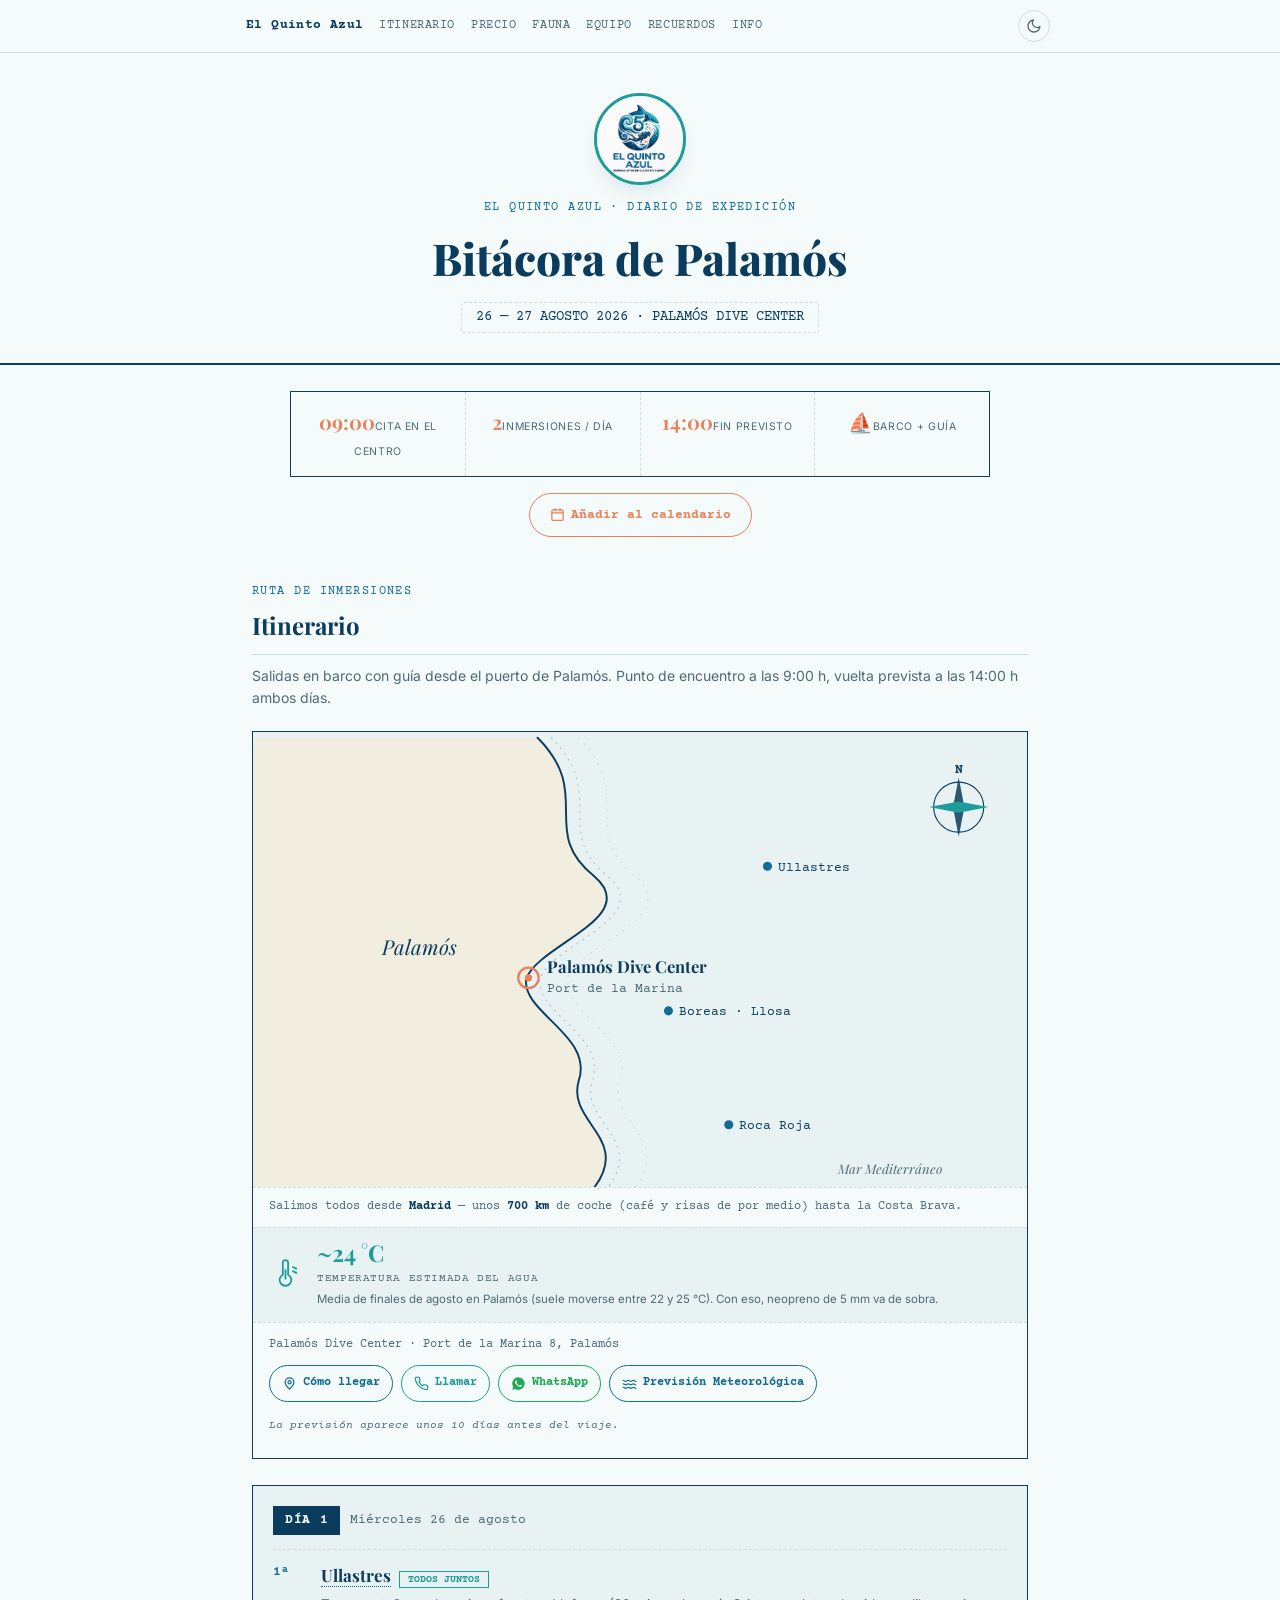
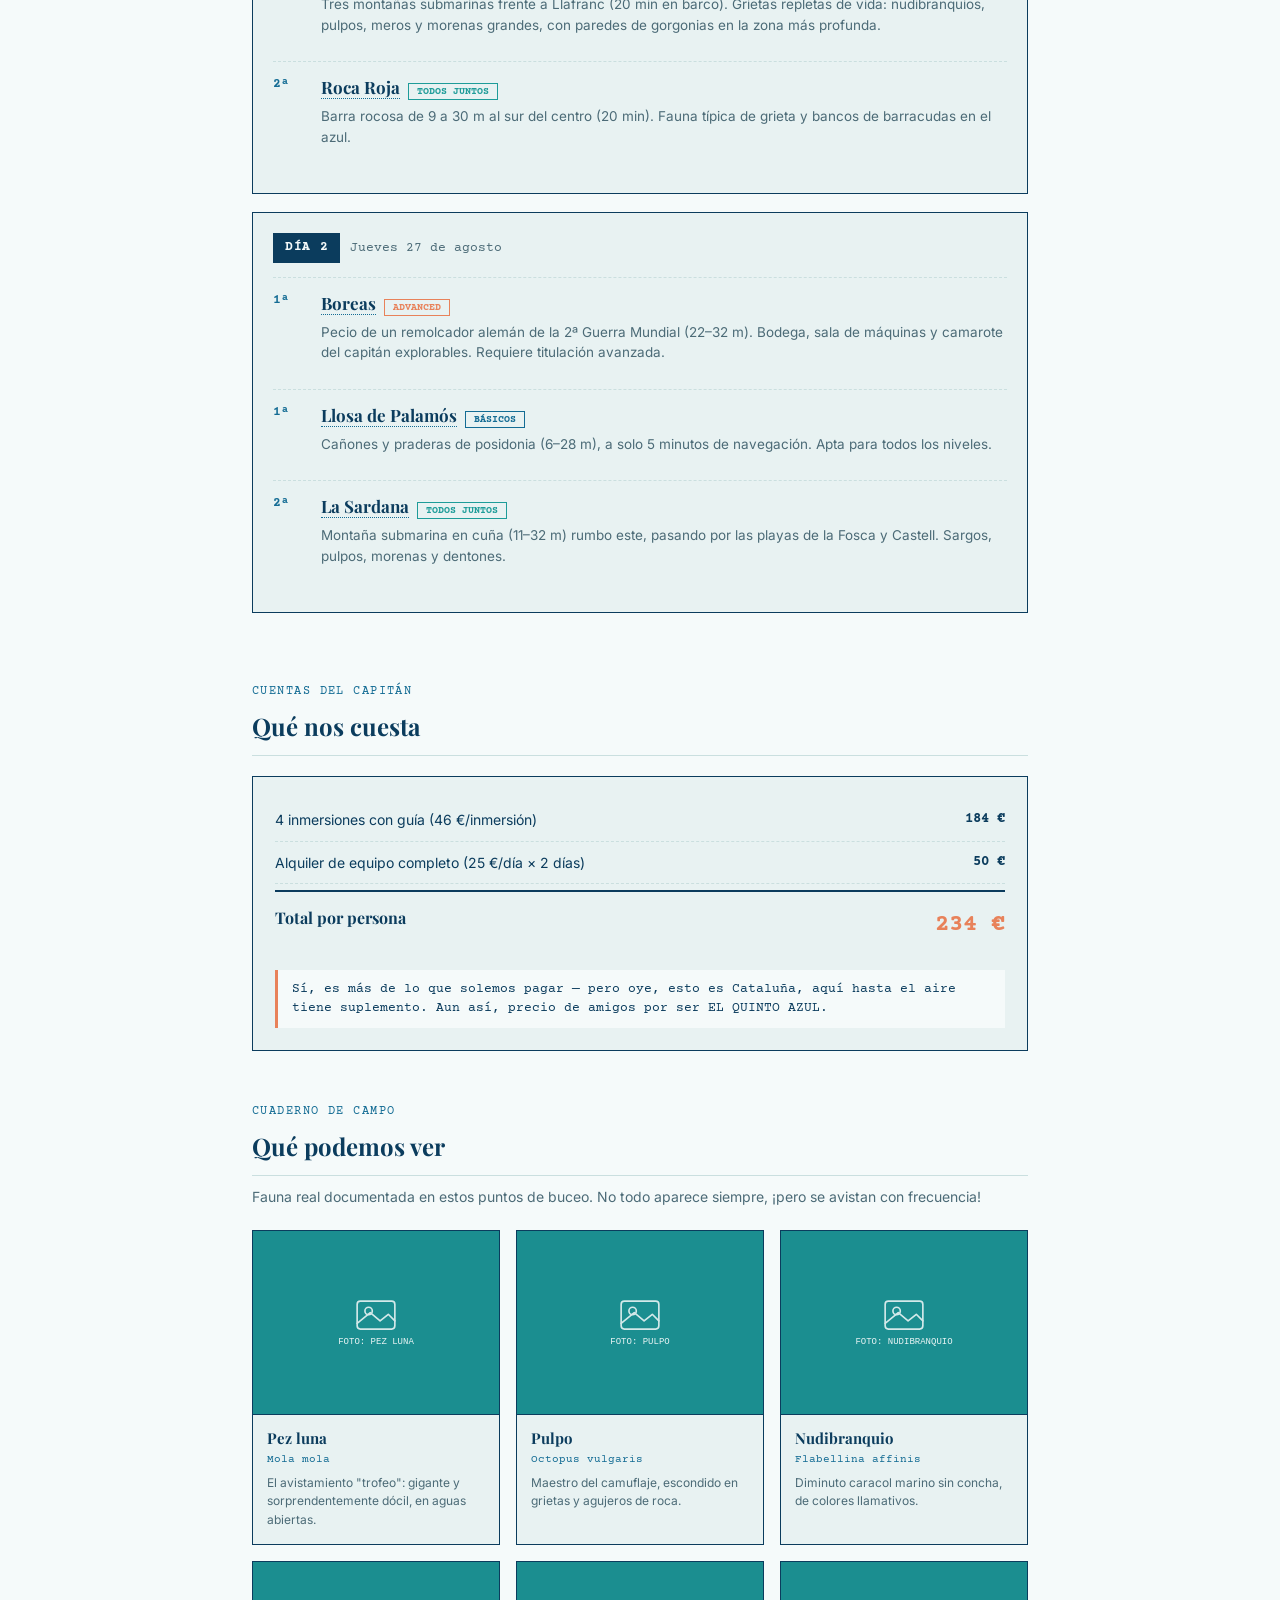
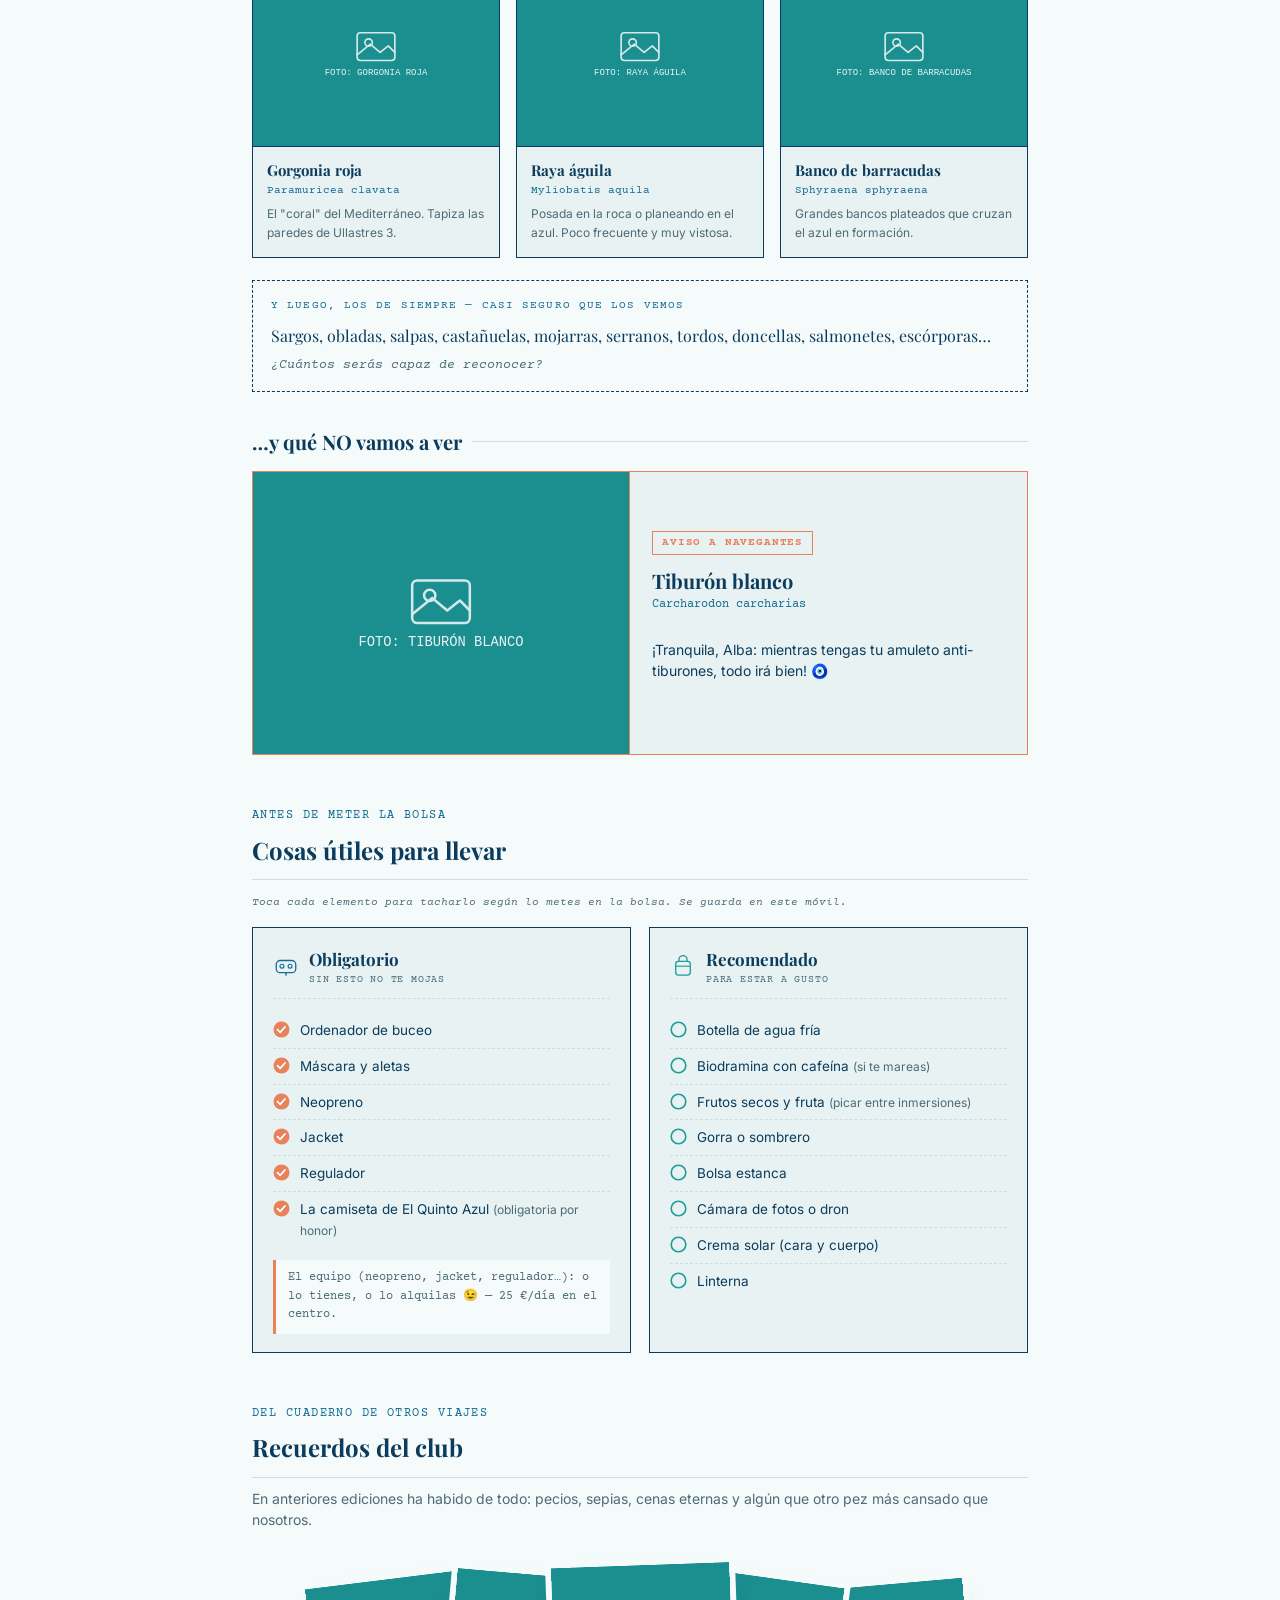
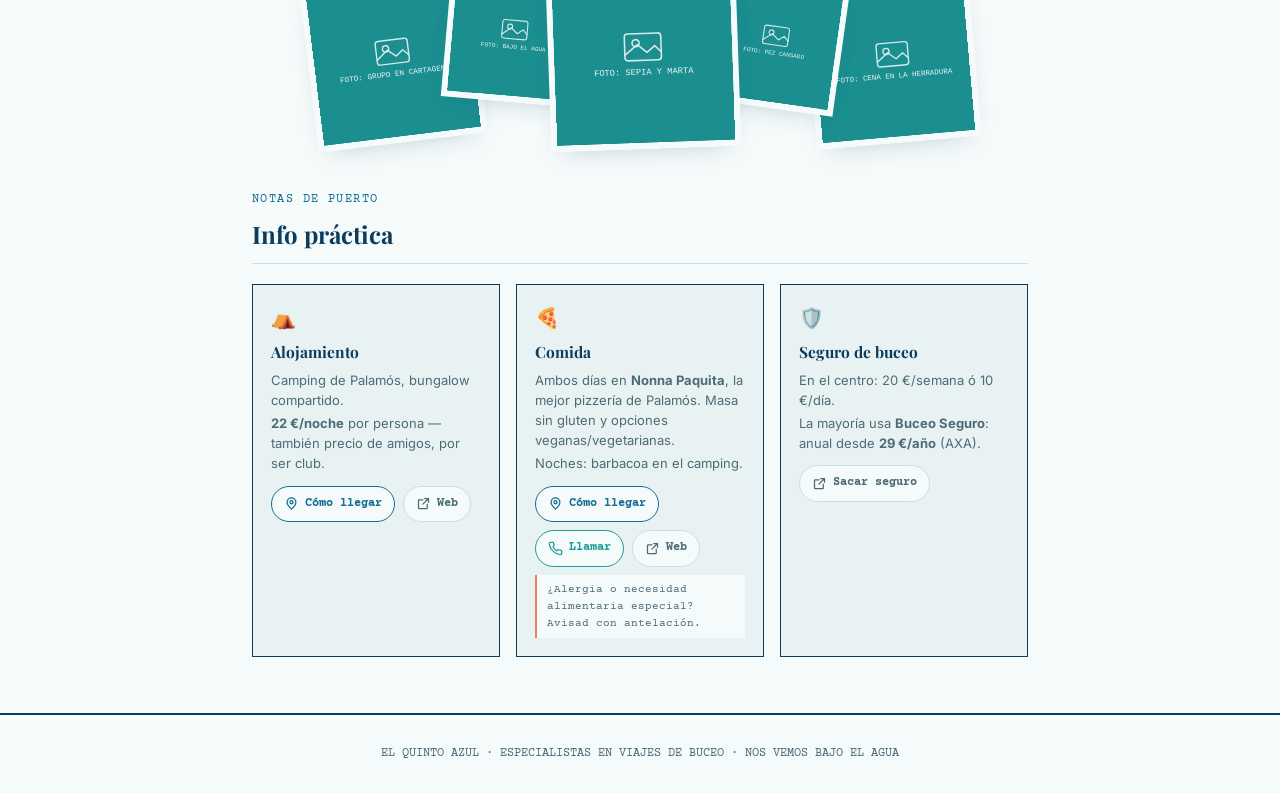
==== viajes/2026-08-palamos/index.html @ 4f0af2fb "Add files via upload Primer viaje con documentación" ====
<!DOCTYPE html>
<html lang="es">
<head>
<meta charset="UTF-8">
<meta name="viewport" content="width=device-width, initial-scale=1.0">
<title>El Quinto Azul — Bitácora de Palamós</title>
<link rel="preconnect" href="https://fonts.googleapis.com">
<link rel="preconnect" href="https://fonts.gstatic.com" crossorigin>
<link href="https://fonts.googleapis.com/css2?family=Playfair+Display:wght@600;700;800&family=Courier+Prime:wght@400;700&family=Inter:wght@400;500;600&display=swap" rel="stylesheet">
<link rel="stylesheet" href="../../assets/marca.css">
<script>
(function(){try{var t=localStorage.getItem('eqa-theme');
if(!t){t=window.matchMedia&&window.matchMedia('(prefers-color-scheme: dark)').matches?'dark':'light';}
document.documentElement.setAttribute('data-theme',t);}catch(e){}})();
</script>
</head>
<body>
<nav class="topnav"><div class="topnav-inner"><div class="nav-scroll"><span class="tn-brand">El Quinto Azul</span><a href="#itinerario">Itinerario</a><a href="#precio">Precio</a><a href="#fauna">Fauna</a><a href="#equipo">Equipo</a><a href="#collage">Recuerdos</a><a href="#practica">Info</a></div><span class="nav-fade"></span><button class="theme-toggle" id="themeToggle" type="button" aria-label="Cambiar modo claro/oscuro" title="Modo claro / oscuro"><svg class="i-moon" viewBox="0 0 24 24" fill="none" stroke="currentColor" stroke-width="2" stroke-linecap="round" stroke-linejoin="round"><path d="M21 12.8A9 9 0 1 1 11.2 3a7 7 0 0 0 9.8 9.8z"/></svg><svg class="i-sun" viewBox="0 0 24 24" fill="none" stroke="currentColor" stroke-width="2" stroke-linecap="round" stroke-linejoin="round"><circle cx="12" cy="12" r="4.2"/><path d="M12 2v2.5M12 19.5V22M4.2 4.2l1.8 1.8M18 18l1.8 1.8M2 12h2.5M19.5 12H22M4.2 19.8L6 18M18 6l1.8-1.8"/></svg></button></div></nav>


<header>
  <div class="logo-sello"><img src="../../assets/logo.jpeg" alt="El Quinto Azul"></div>
  <div class="eyebrow-mono">El Quinto Azul · Diario de expedición</div>
  <h1>Bitácora de Palamós</h1>
  <div class="fecha-bitacora">26 — 27 AGOSTO 2026 · PALAMÓS DIVE CENTER</div>
</header>

<div class="wrap">
  <div class="quickfacts">
    <div class="qf-item"><span class="qf-num">09:00</span><span class="qf-label">Cita en el centro</span></div>
    <div class="qf-item"><span class="qf-num">2</span><span class="qf-label">Inmersiones / día</span></div>
    <div class="qf-item"><span class="qf-num">14:00</span><span class="qf-label">Fin previsto</span></div>
    <div class="qf-item"><span class="qf-num">⛵</span><span class="qf-label">Barco + guía</span></div>
  </div>
  <div class="cal-cta"><a class="btn btn-cal btn-big" href="https://calendar.google.com/calendar/render?action=TEMPLATE&text=Viaje%20de%20buceo%20en%20Palam%C3%B3s%20%C2%B7%20El%20Quinto%20Azul&dates=20260826/20260828&details=Cita%20a%20las%209%3A00%20h%20en%20Palam%C3%B3s%20Dive%20Center.%20Dos%20d%C3%ADas%2C%20cuatro%20inmersiones.%20%C2%A1Nos%20vemos%20bajo%20el%20agua!&location=Palam%C3%B3s%20Dive%20Center%2C%20Port%20de%20la%20Marina%208%2C%2017230%20Palam%C3%B3s" target="_blank" rel="noopener"><svg class="ic" viewBox="0 0 24 24" fill="none" stroke="currentColor" stroke-width="2" stroke-linecap="round" stroke-linejoin="round"><rect x="3" y="4.5" width="18" height="17" rx="2"/><path d="M3 9.5h18M8 2.5v4M16 2.5v4"/></svg> Añadir al calendario</a></div>

  <section id="itinerario">
    <div class="section-head"><div class="eyebrow-mono">Ruta de inmersiones</div><h2>Itinerario</h2></div>
    <p class="section-sub">Salidas en barco con guía desde el puerto de Palamós. Punto de encuentro a las 9:00 h, vuelta prevista a las 14:00 h ambos días.</p>

    <figure class="route-map">
      <svg viewBox="0 0 680 400" role="img" aria-label="Carta náutica de la costa de Palamós con el centro de buceo">
        <rect class="rm-sea" x="0" y="0" width="680" height="400" fill="#E8F2F2"/>
        <path d="M250 5 C300 55,250 87,300 127 C342 163,250 187,240 217 C236 247,300 267,286 307 C276 343,332 357,300 400 L0 400 L0 5 Z" class="rm-land" fill="#F1EEE0"/>
        <path d="M262 5 C312 55,262 87,312 127 C354 163,262 187,252 217 C248 247,312 267,298 307 C288 343,344 357,312 400" fill="none" stroke="#8FB4B4" stroke-width="1" stroke-dasharray="1 5" stroke-linecap="round" opacity="0.7"/>
        <path d="M286 5 C336 55,286 87,336 127 C378 163,286 187,276 217 C272 247,336 267,322 307 C312 343,368 357,336 400" fill="none" stroke="#AECDCD" stroke-width="1" stroke-dasharray="1 6" stroke-linecap="round" opacity="0.55"/>
        <path d="M250 5 C300 55,250 87,300 127 C342 163,250 187,240 217 C236 247,300 267,286 307 C276 343,332 357,300 400" fill="none" class="rm-coast" stroke="#0B3C5D" stroke-width="1.7" stroke-linecap="round"/>
        <circle cx="242" cy="216" r="9" fill="none" stroke="#E8825A" stroke-width="2"/>
        <circle cx="242" cy="216" r="3.2" fill="#E8825A"/>
        <text x="258" y="212" font-family="'Playfair Display',serif" class="rm-txt" font-size="14.5" fill="#0B3C5D" font-weight="700">Palamós Dive Center</text>
        <text x="258" y="228" font-family="'Courier Prime',monospace" class="rm-txt2" font-size="11" fill="#4C6B77">Port de la Marina</text>
        <text x="146" y="196" font-family="'Playfair Display',serif" class="rm-txt" font-size="18" fill="#0B3C5D" font-style="italic" text-anchor="middle">Palamós</text>
        <circle cx="365" cy="245" r="4" fill="#146C94"/>
        <text x="374" y="249" font-family="'Courier Prime',monospace" class="rm-txt" font-size="11.5" fill="#0B3C5D">Boreas · Llosa</text>
        <circle cx="452" cy="118" r="4" fill="#146C94"/>
        <text x="461" y="122" font-family="'Courier Prime',monospace" class="rm-txt" font-size="11.5" fill="#0B3C5D">Ullastres</text>
        <circle cx="418" cy="345" r="4" fill="#146C94"/>
        <text x="427" y="349" font-family="'Courier Prime',monospace" class="rm-txt" font-size="11.5" fill="#0B3C5D">Roca Roja</text>
        <text x="560" y="388" font-family="'Playfair Display',serif" class="rm-txt2" font-size="11.5" fill="#4C6B77" font-style="italic" text-anchor="middle">Mar Mediterráneo</text>
        <g transform="translate(620,66)">
          <circle class="rm-comp" cx="0" cy="0" r="22" fill="none" stroke="#0B3C5D" stroke-width="1" fill-opacity="0"/>
          <path d="M0 -26 L5 0 L0 26 L-5 0 Z" fill="#0B3C5D" opacity="0.85"/>
          <path d="M-26 0 L0 5 L26 0 L0 -5 Z" fill="#1E9C99"/>
          <text x="0" y="-30" font-family="'Courier Prime',monospace" class="rm-txt" font-size="11" fill="#0B3C5D" text-anchor="middle" font-weight="700">N</text>
        </g>
      </svg>
      <figcaption class="route-cap">Salimos todos desde <strong>Madrid</strong> — unos <strong>700 km</strong> de coche (café y risas de por medio) hasta la Costa Brava.</figcaption>
      <div class="water-temp">
        <svg class="wt-ico" viewBox="0 0 32 32" fill="none" stroke="currentColor" stroke-width="1.7" stroke-linecap="round" stroke-linejoin="round">
          <path d="M13 4.5a2.5 2.5 0 0 1 5 0v11.2a5.5 5.5 0 1 1-5 0V4.5z"/><path d="M15.5 19.5v-8"/>
          <path d="M22.5 8.5c1.6 0 1.6 1.4 3.2 1.4M22.5 12.5c1.6 0 1.6 1.4 3.2 1.4"/>
        </svg>
        <div>
          <span class="wt-val">~24 °C</span>
          <div class="wt-lab">Temperatura estimada del agua</div>
          <div class="wt-note">Media de finales de agosto en Palamós (suele moverse entre 22 y 25 °C). Con eso, neopreno de 5 mm va de sobra.</div>
        </div>
      </div>
      <div class="center-contact"><span class="cc-label">Palamós Dive Center · Port de la Marina 8, Palamós</span><div class="actions"><a class="btn btn-maps" href="https://www.google.com/maps/search/?api=1&query=Palam%C3%B3s%20Dive%20Center%20Port%20de%20la%20Marina%208%20Palam%C3%B3s" target="_blank" rel="noopener"><svg class="ic" viewBox="0 0 24 24" fill="none" stroke="currentColor" stroke-width="2" stroke-linecap="round" stroke-linejoin="round"><path d="M12 21s7-6.3 7-11a7 7 0 1 0-14 0c0 4.7 7 11 7 11z"/><circle cx="12" cy="10" r="2.5"/></svg> Cómo llegar</a><a class="btn btn-call" href="tel:+34972600345"><svg class="ic" viewBox="0 0 24 24" fill="none" stroke="currentColor" stroke-width="2" stroke-linecap="round" stroke-linejoin="round"><path d="M22 16.9v3a2 2 0 0 1-2.2 2 19.8 19.8 0 0 1-8.6-3.1 19.5 19.5 0 0 1-6-6A19.8 19.8 0 0 1 2 4.2 2 2 0 0 1 4 2h3a2 2 0 0 1 2 1.7c.1.9.3 1.8.6 2.6a2 2 0 0 1-.5 2.1L8 9.6a16 16 0 0 0 6 6l1.2-1.1a2 2 0 0 1 2.1-.5c.8.3 1.7.5 2.6.6a2 2 0 0 1 1.7 2z"/></svg> Llamar</a><a class="btn btn-wa" href="https://wa.me/34633036558" target="_blank" rel="noopener"><svg class="ic" viewBox="0 0 24 24" fill="currentColor"><path d="M12 2a10 10 0 0 0-8.5 15.2L2 22l4.9-1.3A10 10 0 1 0 12 2zm5.3 14.1c-.2.6-1.3 1.2-1.8 1.2-.5.1-1 .1-1.7-.1-.4-.1-.9-.3-1.6-.6-2.8-1.2-4.6-4-4.7-4.2-.1-.2-1.1-1.5-1.1-2.8s.7-2 .9-2.2c.2-.3.5-.3.7-.3h.5c.2 0 .4 0 .6.5l.8 2c.1.2.1.4 0 .5l-.4.5-.3.4c-.1.1-.3.3-.1.6.2.3.8 1.3 1.7 2.1 1.2 1 2.1 1.4 2.4 1.5.3.1.5.1.6-.1l.9-1c.2-.2.4-.2.6-.1l1.9.9c.3.2.5.2.6.4.1.1.1.6-.1 1.2z"/></svg> WhatsApp</a><a class="btn btn-weather" href="https://es.windfinder.com/forecast/palamos_catalonia_spain" target="_blank" rel="noopener"><svg class="ic" viewBox="0 0 24 24" fill="none" stroke="currentColor" stroke-width="2" stroke-linecap="round" stroke-linejoin="round"><path d="M2 7c2 0 2 1.6 4 1.6S8 7 10 7s2 1.6 4 1.6S16 7 18 7s2 1.6 4 1.6M2 12.5c2 0 2 1.6 4 1.6s2-1.6 4-1.6 2 1.6 4 1.6 2-1.6 4-1.6 2 1.6 4 1.6M2 18c2 0 2 1.6 4 1.6S8 18 10 18s2 1.6 4 1.6 2-1.6 4-1.6 2 1.6 4 1.6"/></svg> Previsión Meteorológica</a><p class="btn-note">La previsión aparece unos 10 días antes del viaje.</p></div></div>
    </figure>

    <div class="day-block">
      <div class="day-title"><span class="day-badge">DÍA 1</span><span class="fecha">Miércoles 26 de agosto</span></div>
      <div class="dive-card"><span class="dive-time">1ª</span>
        <div><a class="dive-name" href="https://palamosdivecenter.com/ullastres/" target="_blank" rel="noopener">Ullastres</a><span class="dive-level lvl-todos">Todos juntos</span>
        <p class="dive-desc">Tres montañas submarinas frente a Llafranc (20 min en barco). Grietas repletas de vida: nudibranquios, pulpos, meros y morenas grandes, con paredes de gorgonias en la zona más profunda.</p></div></div>
      <div class="dive-card"><span class="dive-time">2ª</span>
        <div><a class="dive-name" href="https://palamosdivecenter.com/roca-roja/" target="_blank" rel="noopener">Roca Roja</a><span class="dive-level lvl-todos">Todos juntos</span>
        <p class="dive-desc">Barra rocosa de 9 a 30 m al sur del centro (20 min). Fauna típica de grieta y bancos de barracudas en el azul.</p></div></div>
    </div>

    <div class="day-block">
      <div class="day-title"><span class="day-badge">DÍA 2</span><span class="fecha">Jueves 27 de agosto</span></div>
      <div class="dive-card"><span class="dive-time">1ª</span>
        <div><a class="dive-name" href="https://palamosdivecenter.com/boreas/" target="_blank" rel="noopener">Boreas</a><span class="dive-level lvl-adv">Advanced</span>
        <p class="dive-desc">Pecio de un remolcador alemán de la 2ª Guerra Mundial (22–32 m). Bodega, sala de máquinas y camarote del capitán explorables. Requiere titulación avanzada.</p></div></div>
      <div class="dive-card"><span class="dive-time">1ª</span>
        <div><a class="dive-name" href="https://palamosdivecenter.com/llosa-de-palamos/" target="_blank" rel="noopener">Llosa de Palamós</a><span class="dive-level lvl-basic">Básicos</span>
        <p class="dive-desc">Cañones y praderas de posidonia (6–28 m), a solo 5 minutos de navegación. Apta para todos los niveles.</p></div></div>
      <div class="dive-card"><span class="dive-time">2ª</span>
        <div><a class="dive-name" href="https://palamosdivecenter.com/la-sardana/" target="_blank" rel="noopener">La Sardana</a><span class="dive-level lvl-todos">Todos juntos</span>
        <p class="dive-desc">Montaña submarina en cuña (11–32 m) rumbo este, pasando por las playas de la Fosca y Castell. Sargos, pulpos, morenas y dentones.</p></div></div>
    </div>
  </section>

  <section id="precio">
    <div class="section-head"><div class="eyebrow-mono">Cuentas del capitán</div><h2>Qué nos cuesta</h2></div>
    <div class="price-card">
      <div class="price-row"><span class="label">4 inmersiones con guía (46 €/inmersión)</span><span class="value">184 €</span></div>
      <div class="price-row"><span class="label">Alquiler de equipo completo (25 €/día × 2 días)</span><span class="value">50 €</span></div>
      <div class="price-row total"><span class="label">Total por persona</span><span class="value">234 €</span></div>
      <div class="price-joke">Sí, es más de lo que solemos pagar — pero oye, esto es Cataluña, aquí hasta el aire tiene suplemento. Aun así, precio de amigos por ser EL QUINTO AZUL.</div>
    </div>
  </section>

  <section id="fauna">
    <div class="section-head"><div class="eyebrow-mono">Cuaderno de campo</div><h2>Qué podemos ver</h2></div>
    <p class="section-sub">Fauna real documentada en estos puntos de buceo. No todo aparece siempre, ¡pero se avistan con frecuencia!</p>
    <div class="fauna-grid">
      <div class="fauna-card"><div class="fauna-photo"><img src="data:image/svg+xml;charset=UTF-8,%3Csvg%20xmlns%3D%22http%3A//www.w3.org/2000/svg%22%20width%3D%22600%22%20height%3D%22450%22%20viewBox%3D%220%200%20600%20450%22%3E%0A%3Crect%20width%3D%22600%22%20height%3D%22450%22%20fill%3D%22%231E9C99%22/%3E%0A%3Crect%20x%3D%220%22%20y%3D%220%22%20width%3D%22600%22%20height%3D%22450%22%20fill%3D%22%230B3C5D%22%20opacity%3D%220.15%22/%3E%0A%3Cg%20transform%3D%22translate%28300.0%2C207.0%29%22%20fill%3D%22none%22%20stroke%3D%22%23F5FAFA%22%20stroke-width%3D%224%22%20opacity%3D%220.85%22%3E%0A%3Crect%20x%3D%22-46%22%20y%3D%22-34%22%20width%3D%2292%22%20height%3D%2268%22%20rx%3D%228%22/%3E%0A%3Ccircle%20cx%3D%22-18%22%20cy%3D%22-10%22%20r%3D%229%22/%3E%0A%3Cpath%20d%3D%22M-46%2020%20L-14%20-6%20L10%2014%20L30%20-2%20L46%2014%22%20stroke-linecap%3D%22round%22%20stroke-linejoin%3D%22round%22/%3E%0A%3C/g%3E%0A%3Ctext%20x%3D%22300.0%22%20y%3D%22277.0%22%20font-family%3D%22Courier%20New%2C%20monospace%22%20font-size%3D%2222%22%20fill%3D%22%23F5FAFA%22%20text-anchor%3D%22middle%22%20opacity%3D%220.95%22%3EFOTO%3A%20PEZ%20LUNA%3C/text%3E%0A%3C/svg%3E" alt="Pez luna"></div>
        <div class="fauna-info"><div class="nombre">Pez luna</div><div class="latin">Mola mola</div><div class="dato">El avistamiento "trofeo": gigante y sorprendentemente dócil, en aguas abiertas.</div></div></div>
      <div class="fauna-card"><div class="fauna-photo"><img src="data:image/svg+xml;charset=UTF-8,%3Csvg%20xmlns%3D%22http%3A//www.w3.org/2000/svg%22%20width%3D%22600%22%20height%3D%22450%22%20viewBox%3D%220%200%20600%20450%22%3E%0A%3Crect%20width%3D%22600%22%20height%3D%22450%22%20fill%3D%22%231E9C99%22/%3E%0A%3Crect%20x%3D%220%22%20y%3D%220%22%20width%3D%22600%22%20height%3D%22450%22%20fill%3D%22%230B3C5D%22%20opacity%3D%220.15%22/%3E%0A%3Cg%20transform%3D%22translate%28300.0%2C207.0%29%22%20fill%3D%22none%22%20stroke%3D%22%23F5FAFA%22%20stroke-width%3D%224%22%20opacity%3D%220.85%22%3E%0A%3Crect%20x%3D%22-46%22%20y%3D%22-34%22%20width%3D%2292%22%20height%3D%2268%22%20rx%3D%228%22/%3E%0A%3Ccircle%20cx%3D%22-18%22%20cy%3D%22-10%22%20r%3D%229%22/%3E%0A%3Cpath%20d%3D%22M-46%2020%20L-14%20-6%20L10%2014%20L30%20-2%20L46%2014%22%20stroke-linecap%3D%22round%22%20stroke-linejoin%3D%22round%22/%3E%0A%3C/g%3E%0A%3Ctext%20x%3D%22300.0%22%20y%3D%22277.0%22%20font-family%3D%22Courier%20New%2C%20monospace%22%20font-size%3D%2222%22%20fill%3D%22%23F5FAFA%22%20text-anchor%3D%22middle%22%20opacity%3D%220.95%22%3EFOTO%3A%20PULPO%3C/text%3E%0A%3C/svg%3E" alt="Pulpo"></div>
        <div class="fauna-info"><div class="nombre">Pulpo</div><div class="latin">Octopus vulgaris</div><div class="dato">Maestro del camuflaje, escondido en grietas y agujeros de roca.</div></div></div>
      <div class="fauna-card"><div class="fauna-photo"><img src="data:image/svg+xml;charset=UTF-8,%3Csvg%20xmlns%3D%22http%3A//www.w3.org/2000/svg%22%20width%3D%22600%22%20height%3D%22450%22%20viewBox%3D%220%200%20600%20450%22%3E%0A%3Crect%20width%3D%22600%22%20height%3D%22450%22%20fill%3D%22%231E9C99%22/%3E%0A%3Crect%20x%3D%220%22%20y%3D%220%22%20width%3D%22600%22%20height%3D%22450%22%20fill%3D%22%230B3C5D%22%20opacity%3D%220.15%22/%3E%0A%3Cg%20transform%3D%22translate%28300.0%2C207.0%29%22%20fill%3D%22none%22%20stroke%3D%22%23F5FAFA%22%20stroke-width%3D%224%22%20opacity%3D%220.85%22%3E%0A%3Crect%20x%3D%22-46%22%20y%3D%22-34%22%20width%3D%2292%22%20height%3D%2268%22%20rx%3D%228%22/%3E%0A%3Ccircle%20cx%3D%22-18%22%20cy%3D%22-10%22%20r%3D%229%22/%3E%0A%3Cpath%20d%3D%22M-46%2020%20L-14%20-6%20L10%2014%20L30%20-2%20L46%2014%22%20stroke-linecap%3D%22round%22%20stroke-linejoin%3D%22round%22/%3E%0A%3C/g%3E%0A%3Ctext%20x%3D%22300.0%22%20y%3D%22277.0%22%20font-family%3D%22Courier%20New%2C%20monospace%22%20font-size%3D%2222%22%20fill%3D%22%23F5FAFA%22%20text-anchor%3D%22middle%22%20opacity%3D%220.95%22%3EFOTO%3A%20NUDIBRANQUIO%3C/text%3E%0A%3C/svg%3E" alt="Nudibranquio"></div>
        <div class="fauna-info"><div class="nombre">Nudibranquio</div><div class="latin">Flabellina affinis</div><div class="dato">Diminuto caracol marino sin concha, de colores llamativos.</div></div></div>
      <div class="fauna-card"><div class="fauna-photo"><img src="data:image/svg+xml;charset=UTF-8,%3Csvg%20xmlns%3D%22http%3A//www.w3.org/2000/svg%22%20width%3D%22600%22%20height%3D%22450%22%20viewBox%3D%220%200%20600%20450%22%3E%0A%3Crect%20width%3D%22600%22%20height%3D%22450%22%20fill%3D%22%231E9C99%22/%3E%0A%3Crect%20x%3D%220%22%20y%3D%220%22%20width%3D%22600%22%20height%3D%22450%22%20fill%3D%22%230B3C5D%22%20opacity%3D%220.15%22/%3E%0A%3Cg%20transform%3D%22translate%28300.0%2C207.0%29%22%20fill%3D%22none%22%20stroke%3D%22%23F5FAFA%22%20stroke-width%3D%224%22%20opacity%3D%220.85%22%3E%0A%3Crect%20x%3D%22-46%22%20y%3D%22-34%22%20width%3D%2292%22%20height%3D%2268%22%20rx%3D%228%22/%3E%0A%3Ccircle%20cx%3D%22-18%22%20cy%3D%22-10%22%20r%3D%229%22/%3E%0A%3Cpath%20d%3D%22M-46%2020%20L-14%20-6%20L10%2014%20L30%20-2%20L46%2014%22%20stroke-linecap%3D%22round%22%20stroke-linejoin%3D%22round%22/%3E%0A%3C/g%3E%0A%3Ctext%20x%3D%22300.0%22%20y%3D%22277.0%22%20font-family%3D%22Courier%20New%2C%20monospace%22%20font-size%3D%2222%22%20fill%3D%22%23F5FAFA%22%20text-anchor%3D%22middle%22%20opacity%3D%220.95%22%3EFOTO%3A%20GORGONIA%20ROJA%3C/text%3E%0A%3C/svg%3E" alt="Gorgonia roja"></div>
        <div class="fauna-info"><div class="nombre">Gorgonia roja</div><div class="latin">Paramuricea clavata</div><div class="dato">El "coral" del Mediterráneo. Tapiza las paredes de Ullastres 3.</div></div></div>
      <div class="fauna-card"><div class="fauna-photo"><img src="data:image/svg+xml;charset=UTF-8,%3Csvg%20xmlns%3D%22http%3A//www.w3.org/2000/svg%22%20width%3D%22600%22%20height%3D%22450%22%20viewBox%3D%220%200%20600%20450%22%3E%0A%3Crect%20width%3D%22600%22%20height%3D%22450%22%20fill%3D%22%231E9C99%22/%3E%0A%3Crect%20x%3D%220%22%20y%3D%220%22%20width%3D%22600%22%20height%3D%22450%22%20fill%3D%22%230B3C5D%22%20opacity%3D%220.15%22/%3E%0A%3Cg%20transform%3D%22translate%28300.0%2C207.0%29%22%20fill%3D%22none%22%20stroke%3D%22%23F5FAFA%22%20stroke-width%3D%224%22%20opacity%3D%220.85%22%3E%0A%3Crect%20x%3D%22-46%22%20y%3D%22-34%22%20width%3D%2292%22%20height%3D%2268%22%20rx%3D%228%22/%3E%0A%3Ccircle%20cx%3D%22-18%22%20cy%3D%22-10%22%20r%3D%229%22/%3E%0A%3Cpath%20d%3D%22M-46%2020%20L-14%20-6%20L10%2014%20L30%20-2%20L46%2014%22%20stroke-linecap%3D%22round%22%20stroke-linejoin%3D%22round%22/%3E%0A%3C/g%3E%0A%3Ctext%20x%3D%22300.0%22%20y%3D%22277.0%22%20font-family%3D%22Courier%20New%2C%20monospace%22%20font-size%3D%2222%22%20fill%3D%22%23F5FAFA%22%20text-anchor%3D%22middle%22%20opacity%3D%220.95%22%3EFOTO%3A%20RAYA%20%C3%81GUILA%3C/text%3E%0A%3C/svg%3E" alt="Raya águila"></div>
        <div class="fauna-info"><div class="nombre">Raya águila</div><div class="latin">Myliobatis aquila</div><div class="dato">Posada en la roca o planeando en el azul. Poco frecuente y muy vistosa.</div></div></div>
      <div class="fauna-card"><div class="fauna-photo"><img src="data:image/svg+xml;charset=UTF-8,%3Csvg%20xmlns%3D%22http%3A//www.w3.org/2000/svg%22%20width%3D%22600%22%20height%3D%22450%22%20viewBox%3D%220%200%20600%20450%22%3E%0A%3Crect%20width%3D%22600%22%20height%3D%22450%22%20fill%3D%22%231E9C99%22/%3E%0A%3Crect%20x%3D%220%22%20y%3D%220%22%20width%3D%22600%22%20height%3D%22450%22%20fill%3D%22%230B3C5D%22%20opacity%3D%220.15%22/%3E%0A%3Cg%20transform%3D%22translate%28300.0%2C207.0%29%22%20fill%3D%22none%22%20stroke%3D%22%23F5FAFA%22%20stroke-width%3D%224%22%20opacity%3D%220.85%22%3E%0A%3Crect%20x%3D%22-46%22%20y%3D%22-34%22%20width%3D%2292%22%20height%3D%2268%22%20rx%3D%228%22/%3E%0A%3Ccircle%20cx%3D%22-18%22%20cy%3D%22-10%22%20r%3D%229%22/%3E%0A%3Cpath%20d%3D%22M-46%2020%20L-14%20-6%20L10%2014%20L30%20-2%20L46%2014%22%20stroke-linecap%3D%22round%22%20stroke-linejoin%3D%22round%22/%3E%0A%3C/g%3E%0A%3Ctext%20x%3D%22300.0%22%20y%3D%22277.0%22%20font-family%3D%22Courier%20New%2C%20monospace%22%20font-size%3D%2222%22%20fill%3D%22%23F5FAFA%22%20text-anchor%3D%22middle%22%20opacity%3D%220.95%22%3EFOTO%3A%20BANCO%20DE%20BARRACUDAS%3C/text%3E%0A%3C/svg%3E" alt="Banco de barracudas"></div>
        <div class="fauna-info"><div class="nombre">Banco de barracudas</div><div class="latin">Sphyraena sphyraena</div><div class="dato">Grandes bancos plateados que cruzan el azul en formación.</div></div></div>
    </div>

    <div class="peces-comunes">
      <div class="pc-head">Y luego, los de siempre — casi seguro que los vemos</div>
      <div class="pc-list">Sargos, obladas, salpas, castañuelas, mojarras, serranos, tordos, doncellas, salmonetes, escórporas…</div>
      <div class="pc-tail">¿Cuántos serás capaz de reconocer?</div>
    </div>

    <div class="no-head"><span class="t">…y qué NO vamos a ver</span><span class="line"></span></div>
    <div class="shark-card">
      <div class="ph"><img src="data:image/svg+xml;charset=UTF-8,%3Csvg%20xmlns%3D%22http%3A//www.w3.org/2000/svg%22%20width%3D%22600%22%20height%3D%22450%22%20viewBox%3D%220%200%20600%20450%22%3E%0A%3Crect%20width%3D%22600%22%20height%3D%22450%22%20fill%3D%22%231E9C99%22/%3E%0A%3Crect%20x%3D%220%22%20y%3D%220%22%20width%3D%22600%22%20height%3D%22450%22%20fill%3D%22%230B3C5D%22%20opacity%3D%220.15%22/%3E%0A%3Cg%20transform%3D%22translate%28300.0%2C207.0%29%22%20fill%3D%22none%22%20stroke%3D%22%23F5FAFA%22%20stroke-width%3D%224%22%20opacity%3D%220.85%22%3E%0A%3Crect%20x%3D%22-46%22%20y%3D%22-34%22%20width%3D%2292%22%20height%3D%2268%22%20rx%3D%228%22/%3E%0A%3Ccircle%20cx%3D%22-18%22%20cy%3D%22-10%22%20r%3D%229%22/%3E%0A%3Cpath%20d%3D%22M-46%2020%20L-14%20-6%20L10%2014%20L30%20-2%20L46%2014%22%20stroke-linecap%3D%22round%22%20stroke-linejoin%3D%22round%22/%3E%0A%3C/g%3E%0A%3Ctext%20x%3D%22300.0%22%20y%3D%22277.0%22%20font-family%3D%22Courier%20New%2C%20monospace%22%20font-size%3D%2222%22%20fill%3D%22%23F5FAFA%22%20text-anchor%3D%22middle%22%20opacity%3D%220.95%22%3EFOTO%3A%20TIBUR%C3%93N%20BLANCO%3C/text%3E%0A%3C/svg%3E" alt="Tiburón blanco"></div>
      <div class="info">
        <span class="no-badge">Aviso a navegantes</span>
        <div class="nombre">Tiburón blanco</div>
        <div class="latin">Carcharodon carcharias</div>
        <p class="joke">¡Tranquila, Alba: mientras tengas tu amuleto anti-tiburones, todo irá bien! 🧿</p>
      </div>
    </div>
  </section>

  <section id="equipo">
    <div class="section-head"><div class="eyebrow-mono">Antes de meter la bolsa</div><h2>Cosas útiles para llevar</h2></div>
    <p class="kit-hint">Toca cada elemento para tacharlo según lo metes en la bolsa. Se guarda en este móvil.</p>
    <div class="kit-grid">

      <div class="kit-card">
        <div class="kit-head">
          <svg viewBox="0 0 32 32" fill="none"><rect x="4" y="8" width="24" height="15" rx="5" stroke="#146C94" stroke-width="1.6"/><path d="M16 23v3" stroke="#146C94" stroke-width="1.6" stroke-linecap="round"/><circle cx="11" cy="15" r="2.4" stroke="#146C94" stroke-width="1.4"/><circle cx="21" cy="15" r="2.4" stroke="#146C94" stroke-width="1.4"/></svg>
          <div><div class="kt">Obligatorio</div><div class="ks">Sin esto no te mojas</div></div>
        </div>
        <ul class="kit-list">
          <li><svg class="mk" viewBox="0 0 17 17"><circle cx="8.5" cy="8.5" r="8" fill="#E8825A"/><path d="M4.5 8.7l2.6 2.6 5-5.4" stroke="#fff" stroke-width="1.7" fill="none" stroke-linecap="round" stroke-linejoin="round"/></svg><span>Ordenador de buceo</span></li>
          <li><svg class="mk" viewBox="0 0 17 17"><circle cx="8.5" cy="8.5" r="8" fill="#E8825A"/><path d="M4.5 8.7l2.6 2.6 5-5.4" stroke="#fff" stroke-width="1.7" fill="none" stroke-linecap="round" stroke-linejoin="round"/></svg><span>Máscara y aletas</span></li>
          <li><svg class="mk" viewBox="0 0 17 17"><circle cx="8.5" cy="8.5" r="8" fill="#E8825A"/><path d="M4.5 8.7l2.6 2.6 5-5.4" stroke="#fff" stroke-width="1.7" fill="none" stroke-linecap="round" stroke-linejoin="round"/></svg><span>Neopreno</span></li>
          <li><svg class="mk" viewBox="0 0 17 17"><circle cx="8.5" cy="8.5" r="8" fill="#E8825A"/><path d="M4.5 8.7l2.6 2.6 5-5.4" stroke="#fff" stroke-width="1.7" fill="none" stroke-linecap="round" stroke-linejoin="round"/></svg><span>Jacket</span></li>
          <li><svg class="mk" viewBox="0 0 17 17"><circle cx="8.5" cy="8.5" r="8" fill="#E8825A"/><path d="M4.5 8.7l2.6 2.6 5-5.4" stroke="#fff" stroke-width="1.7" fill="none" stroke-linecap="round" stroke-linejoin="round"/></svg><span>Regulador</span></li>
          <li><svg class="mk" viewBox="0 0 17 17"><circle cx="8.5" cy="8.5" r="8" fill="#E8825A"/><path d="M4.5 8.7l2.6 2.6 5-5.4" stroke="#fff" stroke-width="1.7" fill="none" stroke-linecap="round" stroke-linejoin="round"/></svg><span>La camiseta de El Quinto Azul <span class="extra">(obligatoria por honor)</span></span></li>
        </ul>
        <div class="kit-note">El equipo (neopreno, jacket, regulador…): o lo tienes, o lo alquilas 😉 — 25 €/día en el centro.</div>
      </div>

      <div class="kit-card">
        <div class="kit-head">
          <svg viewBox="0 0 32 32" fill="none"><path d="M11 9V7a5 5 0 0110 0v2" stroke="#1E9C99" stroke-width="1.6" stroke-linecap="round"/><rect x="7" y="9" width="18" height="17" rx="3.5" stroke="#1E9C99" stroke-width="1.6"/><path d="M7 15h18" stroke="#1E9C99" stroke-width="1.4"/></svg>
          <div><div class="kt">Recomendado</div><div class="ks">Para estar a gusto</div></div>
        </div>
        <ul class="kit-list">
          <li><svg class="mk" viewBox="0 0 17 17"><circle cx="8.5" cy="8.5" r="7.3" fill="none" stroke="#1E9C99" stroke-width="1.6"/></svg><span>Botella de agua fría</span></li>
          <li><svg class="mk" viewBox="0 0 17 17"><circle cx="8.5" cy="8.5" r="7.3" fill="none" stroke="#1E9C99" stroke-width="1.6"/></svg><span>Biodramina con cafeína <span class="extra">(si te mareas)</span></span></li>
          <li><svg class="mk" viewBox="0 0 17 17"><circle cx="8.5" cy="8.5" r="7.3" fill="none" stroke="#1E9C99" stroke-width="1.6"/></svg><span>Frutos secos y fruta <span class="extra">(picar entre inmersiones)</span></span></li>
          <li><svg class="mk" viewBox="0 0 17 17"><circle cx="8.5" cy="8.5" r="7.3" fill="none" stroke="#1E9C99" stroke-width="1.6"/></svg><span>Gorra o sombrero</span></li>
          <li><svg class="mk" viewBox="0 0 17 17"><circle cx="8.5" cy="8.5" r="7.3" fill="none" stroke="#1E9C99" stroke-width="1.6"/></svg><span>Bolsa estanca</span></li>
          <li><svg class="mk" viewBox="0 0 17 17"><circle cx="8.5" cy="8.5" r="7.3" fill="none" stroke="#1E9C99" stroke-width="1.6"/></svg><span>Cámara de fotos o dron</span></li>
          <li><svg class="mk" viewBox="0 0 17 17"><circle cx="8.5" cy="8.5" r="7.3" fill="none" stroke="#1E9C99" stroke-width="1.6"/></svg><span>Crema solar (cara y cuerpo)</span></li>
          <li><svg class="mk" viewBox="0 0 17 17"><circle cx="8.5" cy="8.5" r="7.3" fill="none" stroke="#1E9C99" stroke-width="1.6"/></svg><span>Linterna</span></li>
        </ul>
      </div>

    </div>
  </section>

  <section id="collage">
    <div class="section-head"><div class="eyebrow-mono">Del cuaderno de otros viajes</div><h2>Recuerdos del club</h2></div>
    <p class="section-sub">En anteriores ediciones ha habido de todo: pecios, sepias, cenas eternas y algún que otro pez más cansado que nosotros.</p>
    <div class="collage-pile">
      <div class="photo"><img src="data:image/svg+xml;charset=UTF-8,%3Csvg%20xmlns%3D%22http%3A//www.w3.org/2000/svg%22%20width%3D%22600%22%20height%3D%22450%22%20viewBox%3D%220%200%20600%20450%22%3E%0A%3Crect%20width%3D%22600%22%20height%3D%22450%22%20fill%3D%22%231E9C99%22/%3E%0A%3Crect%20x%3D%220%22%20y%3D%220%22%20width%3D%22600%22%20height%3D%22450%22%20fill%3D%22%230B3C5D%22%20opacity%3D%220.15%22/%3E%0A%3Cg%20transform%3D%22translate%28300.0%2C207.0%29%22%20fill%3D%22none%22%20stroke%3D%22%23F5FAFA%22%20stroke-width%3D%224%22%20opacity%3D%220.85%22%3E%0A%3Crect%20x%3D%22-46%22%20y%3D%22-34%22%20width%3D%2292%22%20height%3D%2268%22%20rx%3D%228%22/%3E%0A%3Ccircle%20cx%3D%22-18%22%20cy%3D%22-10%22%20r%3D%229%22/%3E%0A%3Cpath%20d%3D%22M-46%2020%20L-14%20-6%20L10%2014%20L30%20-2%20L46%2014%22%20stroke-linecap%3D%22round%22%20stroke-linejoin%3D%22round%22/%3E%0A%3C/g%3E%0A%3Ctext%20x%3D%22300.0%22%20y%3D%22277.0%22%20font-family%3D%22Courier%20New%2C%20monospace%22%20font-size%3D%2222%22%20fill%3D%22%23F5FAFA%22%20text-anchor%3D%22middle%22%20opacity%3D%220.95%22%3EFOTO%3A%20GRUPO%20EN%20CARTAGENA%3C/text%3E%0A%3C/svg%3E" alt="Grupo en Cartagena" data-full="data:image/svg+xml;charset=UTF-8,%3Csvg%20xmlns%3D%22http%3A//www.w3.org/2000/svg%22%20width%3D%22900%22%20height%3D%22700%22%20viewBox%3D%220%200%20900%20700%22%3E%0A%3Crect%20width%3D%22900%22%20height%3D%22700%22%20fill%3D%22%231E9C99%22/%3E%0A%3Crect%20x%3D%220%22%20y%3D%220%22%20width%3D%22900%22%20height%3D%22700%22%20fill%3D%22%230B3C5D%22%20opacity%3D%220.15%22/%3E%0A%3Cg%20transform%3D%22translate%28450.0%2C332.0%29%22%20fill%3D%22none%22%20stroke%3D%22%23F5FAFA%22%20stroke-width%3D%224%22%20opacity%3D%220.85%22%3E%0A%3Crect%20x%3D%22-46%22%20y%3D%22-34%22%20width%3D%2292%22%20height%3D%2268%22%20rx%3D%228%22/%3E%0A%3Ccircle%20cx%3D%22-18%22%20cy%3D%22-10%22%20r%3D%229%22/%3E%0A%3Cpath%20d%3D%22M-46%2020%20L-14%20-6%20L10%2014%20L30%20-2%20L46%2014%22%20stroke-linecap%3D%22round%22%20stroke-linejoin%3D%22round%22/%3E%0A%3C/g%3E%0A%3Ctext%20x%3D%22450.0%22%20y%3D%22402.0%22%20font-family%3D%22Courier%20New%2C%20monospace%22%20font-size%3D%2222%22%20fill%3D%22%23F5FAFA%22%20text-anchor%3D%22middle%22%20opacity%3D%220.95%22%3EFOTO%20COMPLETA%3A%20GRUPO%20EN%20CARTAGENA%3C/text%3E%0A%3C/svg%3E"></div>
      <div class="photo"><img src="data:image/svg+xml;charset=UTF-8,%3Csvg%20xmlns%3D%22http%3A//www.w3.org/2000/svg%22%20width%3D%22600%22%20height%3D%22450%22%20viewBox%3D%220%200%20600%20450%22%3E%0A%3Crect%20width%3D%22600%22%20height%3D%22450%22%20fill%3D%22%231E9C99%22/%3E%0A%3Crect%20x%3D%220%22%20y%3D%220%22%20width%3D%22600%22%20height%3D%22450%22%20fill%3D%22%230B3C5D%22%20opacity%3D%220.15%22/%3E%0A%3Cg%20transform%3D%22translate%28300.0%2C207.0%29%22%20fill%3D%22none%22%20stroke%3D%22%23F5FAFA%22%20stroke-width%3D%224%22%20opacity%3D%220.85%22%3E%0A%3Crect%20x%3D%22-46%22%20y%3D%22-34%22%20width%3D%2292%22%20height%3D%2268%22%20rx%3D%228%22/%3E%0A%3Ccircle%20cx%3D%22-18%22%20cy%3D%22-10%22%20r%3D%229%22/%3E%0A%3Cpath%20d%3D%22M-46%2020%20L-14%20-6%20L10%2014%20L30%20-2%20L46%2014%22%20stroke-linecap%3D%22round%22%20stroke-linejoin%3D%22round%22/%3E%0A%3C/g%3E%0A%3Ctext%20x%3D%22300.0%22%20y%3D%22277.0%22%20font-family%3D%22Courier%20New%2C%20monospace%22%20font-size%3D%2222%22%20fill%3D%22%23F5FAFA%22%20text-anchor%3D%22middle%22%20opacity%3D%220.95%22%3EFOTO%3A%20BAJO%20EL%20AGUA%3C/text%3E%0A%3C/svg%3E" alt="Bajo el agua" data-full="data:image/svg+xml;charset=UTF-8,%3Csvg%20xmlns%3D%22http%3A//www.w3.org/2000/svg%22%20width%3D%22900%22%20height%3D%22700%22%20viewBox%3D%220%200%20900%20700%22%3E%0A%3Crect%20width%3D%22900%22%20height%3D%22700%22%20fill%3D%22%231E9C99%22/%3E%0A%3Crect%20x%3D%220%22%20y%3D%220%22%20width%3D%22900%22%20height%3D%22700%22%20fill%3D%22%230B3C5D%22%20opacity%3D%220.15%22/%3E%0A%3Cg%20transform%3D%22translate%28450.0%2C332.0%29%22%20fill%3D%22none%22%20stroke%3D%22%23F5FAFA%22%20stroke-width%3D%224%22%20opacity%3D%220.85%22%3E%0A%3Crect%20x%3D%22-46%22%20y%3D%22-34%22%20width%3D%2292%22%20height%3D%2268%22%20rx%3D%228%22/%3E%0A%3Ccircle%20cx%3D%22-18%22%20cy%3D%22-10%22%20r%3D%229%22/%3E%0A%3Cpath%20d%3D%22M-46%2020%20L-14%20-6%20L10%2014%20L30%20-2%20L46%2014%22%20stroke-linecap%3D%22round%22%20stroke-linejoin%3D%22round%22/%3E%0A%3C/g%3E%0A%3Ctext%20x%3D%22450.0%22%20y%3D%22402.0%22%20font-family%3D%22Courier%20New%2C%20monospace%22%20font-size%3D%2222%22%20fill%3D%22%23F5FAFA%22%20text-anchor%3D%22middle%22%20opacity%3D%220.95%22%3EFOTO%20COMPLETA%3A%20BAJO%20EL%20AGUA%3C/text%3E%0A%3C/svg%3E"></div>
      <div class="photo"><img src="data:image/svg+xml;charset=UTF-8,%3Csvg%20xmlns%3D%22http%3A//www.w3.org/2000/svg%22%20width%3D%22600%22%20height%3D%22450%22%20viewBox%3D%220%200%20600%20450%22%3E%0A%3Crect%20width%3D%22600%22%20height%3D%22450%22%20fill%3D%22%231E9C99%22/%3E%0A%3Crect%20x%3D%220%22%20y%3D%220%22%20width%3D%22600%22%20height%3D%22450%22%20fill%3D%22%230B3C5D%22%20opacity%3D%220.15%22/%3E%0A%3Cg%20transform%3D%22translate%28300.0%2C207.0%29%22%20fill%3D%22none%22%20stroke%3D%22%23F5FAFA%22%20stroke-width%3D%224%22%20opacity%3D%220.85%22%3E%0A%3Crect%20x%3D%22-46%22%20y%3D%22-34%22%20width%3D%2292%22%20height%3D%2268%22%20rx%3D%228%22/%3E%0A%3Ccircle%20cx%3D%22-18%22%20cy%3D%22-10%22%20r%3D%229%22/%3E%0A%3Cpath%20d%3D%22M-46%2020%20L-14%20-6%20L10%2014%20L30%20-2%20L46%2014%22%20stroke-linecap%3D%22round%22%20stroke-linejoin%3D%22round%22/%3E%0A%3C/g%3E%0A%3Ctext%20x%3D%22300.0%22%20y%3D%22277.0%22%20font-family%3D%22Courier%20New%2C%20monospace%22%20font-size%3D%2222%22%20fill%3D%22%23F5FAFA%22%20text-anchor%3D%22middle%22%20opacity%3D%220.95%22%3EFOTO%3A%20SEPIA%20Y%20MARTA%3C/text%3E%0A%3C/svg%3E" alt="Sepia y Marta" data-full="data:image/svg+xml;charset=UTF-8,%3Csvg%20xmlns%3D%22http%3A//www.w3.org/2000/svg%22%20width%3D%22900%22%20height%3D%22700%22%20viewBox%3D%220%200%20900%20700%22%3E%0A%3Crect%20width%3D%22900%22%20height%3D%22700%22%20fill%3D%22%231E9C99%22/%3E%0A%3Crect%20x%3D%220%22%20y%3D%220%22%20width%3D%22900%22%20height%3D%22700%22%20fill%3D%22%230B3C5D%22%20opacity%3D%220.15%22/%3E%0A%3Cg%20transform%3D%22translate%28450.0%2C332.0%29%22%20fill%3D%22none%22%20stroke%3D%22%23F5FAFA%22%20stroke-width%3D%224%22%20opacity%3D%220.85%22%3E%0A%3Crect%20x%3D%22-46%22%20y%3D%22-34%22%20width%3D%2292%22%20height%3D%2268%22%20rx%3D%228%22/%3E%0A%3Ccircle%20cx%3D%22-18%22%20cy%3D%22-10%22%20r%3D%229%22/%3E%0A%3Cpath%20d%3D%22M-46%2020%20L-14%20-6%20L10%2014%20L30%20-2%20L46%2014%22%20stroke-linecap%3D%22round%22%20stroke-linejoin%3D%22round%22/%3E%0A%3C/g%3E%0A%3Ctext%20x%3D%22450.0%22%20y%3D%22402.0%22%20font-family%3D%22Courier%20New%2C%20monospace%22%20font-size%3D%2222%22%20fill%3D%22%23F5FAFA%22%20text-anchor%3D%22middle%22%20opacity%3D%220.95%22%3EFOTO%20COMPLETA%3A%20SEPIA%20Y%20MARTA%3C/text%3E%0A%3C/svg%3E"></div>
      <div class="photo"><img src="data:image/svg+xml;charset=UTF-8,%3Csvg%20xmlns%3D%22http%3A//www.w3.org/2000/svg%22%20width%3D%22600%22%20height%3D%22450%22%20viewBox%3D%220%200%20600%20450%22%3E%0A%3Crect%20width%3D%22600%22%20height%3D%22450%22%20fill%3D%22%231E9C99%22/%3E%0A%3Crect%20x%3D%220%22%20y%3D%220%22%20width%3D%22600%22%20height%3D%22450%22%20fill%3D%22%230B3C5D%22%20opacity%3D%220.15%22/%3E%0A%3Cg%20transform%3D%22translate%28300.0%2C207.0%29%22%20fill%3D%22none%22%20stroke%3D%22%23F5FAFA%22%20stroke-width%3D%224%22%20opacity%3D%220.85%22%3E%0A%3Crect%20x%3D%22-46%22%20y%3D%22-34%22%20width%3D%2292%22%20height%3D%2268%22%20rx%3D%228%22/%3E%0A%3Ccircle%20cx%3D%22-18%22%20cy%3D%22-10%22%20r%3D%229%22/%3E%0A%3Cpath%20d%3D%22M-46%2020%20L-14%20-6%20L10%2014%20L30%20-2%20L46%2014%22%20stroke-linecap%3D%22round%22%20stroke-linejoin%3D%22round%22/%3E%0A%3C/g%3E%0A%3Ctext%20x%3D%22300.0%22%20y%3D%22277.0%22%20font-family%3D%22Courier%20New%2C%20monospace%22%20font-size%3D%2222%22%20fill%3D%22%23F5FAFA%22%20text-anchor%3D%22middle%22%20opacity%3D%220.95%22%3EFOTO%3A%20PEZ%20CANSADO%3C/text%3E%0A%3C/svg%3E" alt="Pez cansado" data-full="data:image/svg+xml;charset=UTF-8,%3Csvg%20xmlns%3D%22http%3A//www.w3.org/2000/svg%22%20width%3D%22900%22%20height%3D%22700%22%20viewBox%3D%220%200%20900%20700%22%3E%0A%3Crect%20width%3D%22900%22%20height%3D%22700%22%20fill%3D%22%231E9C99%22/%3E%0A%3Crect%20x%3D%220%22%20y%3D%220%22%20width%3D%22900%22%20height%3D%22700%22%20fill%3D%22%230B3C5D%22%20opacity%3D%220.15%22/%3E%0A%3Cg%20transform%3D%22translate%28450.0%2C332.0%29%22%20fill%3D%22none%22%20stroke%3D%22%23F5FAFA%22%20stroke-width%3D%224%22%20opacity%3D%220.85%22%3E%0A%3Crect%20x%3D%22-46%22%20y%3D%22-34%22%20width%3D%2292%22%20height%3D%2268%22%20rx%3D%228%22/%3E%0A%3Ccircle%20cx%3D%22-18%22%20cy%3D%22-10%22%20r%3D%229%22/%3E%0A%3Cpath%20d%3D%22M-46%2020%20L-14%20-6%20L10%2014%20L30%20-2%20L46%2014%22%20stroke-linecap%3D%22round%22%20stroke-linejoin%3D%22round%22/%3E%0A%3C/g%3E%0A%3Ctext%20x%3D%22450.0%22%20y%3D%22402.0%22%20font-family%3D%22Courier%20New%2C%20monospace%22%20font-size%3D%2222%22%20fill%3D%22%23F5FAFA%22%20text-anchor%3D%22middle%22%20opacity%3D%220.95%22%3EFOTO%20COMPLETA%3A%20PEZ%20CANSADO%3C/text%3E%0A%3C/svg%3E"></div>
      <div class="photo"><img src="data:image/svg+xml;charset=UTF-8,%3Csvg%20xmlns%3D%22http%3A//www.w3.org/2000/svg%22%20width%3D%22600%22%20height%3D%22450%22%20viewBox%3D%220%200%20600%20450%22%3E%0A%3Crect%20width%3D%22600%22%20height%3D%22450%22%20fill%3D%22%231E9C99%22/%3E%0A%3Crect%20x%3D%220%22%20y%3D%220%22%20width%3D%22600%22%20height%3D%22450%22%20fill%3D%22%230B3C5D%22%20opacity%3D%220.15%22/%3E%0A%3Cg%20transform%3D%22translate%28300.0%2C207.0%29%22%20fill%3D%22none%22%20stroke%3D%22%23F5FAFA%22%20stroke-width%3D%224%22%20opacity%3D%220.85%22%3E%0A%3Crect%20x%3D%22-46%22%20y%3D%22-34%22%20width%3D%2292%22%20height%3D%2268%22%20rx%3D%228%22/%3E%0A%3Ccircle%20cx%3D%22-18%22%20cy%3D%22-10%22%20r%3D%229%22/%3E%0A%3Cpath%20d%3D%22M-46%2020%20L-14%20-6%20L10%2014%20L30%20-2%20L46%2014%22%20stroke-linecap%3D%22round%22%20stroke-linejoin%3D%22round%22/%3E%0A%3C/g%3E%0A%3Ctext%20x%3D%22300.0%22%20y%3D%22277.0%22%20font-family%3D%22Courier%20New%2C%20monospace%22%20font-size%3D%2222%22%20fill%3D%22%23F5FAFA%22%20text-anchor%3D%22middle%22%20opacity%3D%220.95%22%3EFOTO%3A%20CENA%20EN%20LA%20HERRADURA%3C/text%3E%0A%3C/svg%3E" alt="Cena en La Herradura" data-full="data:image/svg+xml;charset=UTF-8,%3Csvg%20xmlns%3D%22http%3A//www.w3.org/2000/svg%22%20width%3D%22900%22%20height%3D%22700%22%20viewBox%3D%220%200%20900%20700%22%3E%0A%3Crect%20width%3D%22900%22%20height%3D%22700%22%20fill%3D%22%231E9C99%22/%3E%0A%3Crect%20x%3D%220%22%20y%3D%220%22%20width%3D%22900%22%20height%3D%22700%22%20fill%3D%22%230B3C5D%22%20opacity%3D%220.15%22/%3E%0A%3Cg%20transform%3D%22translate%28450.0%2C332.0%29%22%20fill%3D%22none%22%20stroke%3D%22%23F5FAFA%22%20stroke-width%3D%224%22%20opacity%3D%220.85%22%3E%0A%3Crect%20x%3D%22-46%22%20y%3D%22-34%22%20width%3D%2292%22%20height%3D%2268%22%20rx%3D%228%22/%3E%0A%3Ccircle%20cx%3D%22-18%22%20cy%3D%22-10%22%20r%3D%229%22/%3E%0A%3Cpath%20d%3D%22M-46%2020%20L-14%20-6%20L10%2014%20L30%20-2%20L46%2014%22%20stroke-linecap%3D%22round%22%20stroke-linejoin%3D%22round%22/%3E%0A%3C/g%3E%0A%3Ctext%20x%3D%22450.0%22%20y%3D%22402.0%22%20font-family%3D%22Courier%20New%2C%20monospace%22%20font-size%3D%2222%22%20fill%3D%22%23F5FAFA%22%20text-anchor%3D%22middle%22%20opacity%3D%220.95%22%3EFOTO%20COMPLETA%3A%20CENA%20EN%20LA%20HERRADURA%3C/text%3E%0A%3C/svg%3E"></div>
    </div>
  </section>

  <section id="practica">
    <div class="section-head"><div class="eyebrow-mono">Notas de puerto</div><h2>Info práctica</h2></div>
    <div class="info-grid">
      <div class="info-card" data-href="https://www.campingpalamos.com/"><span class="icon">⛺</span><h3>Alojamiento</h3>
        <p>Camping de Palamós, bungalow compartido.</p>
        <p><strong>22 €/noche</strong> por persona — también precio de amigos, por ser club.</p>
        <div class="actions"><a class="btn btn-maps" href="https://www.google.com/maps/search/?api=1&query=Camping%20Palam%C3%B3s" target="_blank" rel="noopener"><svg class="ic" viewBox="0 0 24 24" fill="none" stroke="currentColor" stroke-width="2" stroke-linecap="round" stroke-linejoin="round"><path d="M12 21s7-6.3 7-11a7 7 0 1 0-14 0c0 4.7 7 11 7 11z"/><circle cx="12" cy="10" r="2.5"/></svg> Cómo llegar</a><a class="btn btn-web" href="https://www.campingpalamos.com/" target="_blank" rel="noopener"><svg class="ic" viewBox="0 0 24 24" fill="none" stroke="currentColor" stroke-width="2" stroke-linecap="round" stroke-linejoin="round"><path d="M14 4h6v6M20 4l-9 9M18 13v6a1 1 0 0 1-1 1H5a1 1 0 0 1-1-1V7a1 1 0 0 1 1-1h6"/></svg> Web</a></div></div>
      <div class="info-card" data-href="https://www.nonnapaquita.com/es/"><span class="icon">🍕</span><h3>Comida</h3>
        <p>Ambos días en <strong>Nonna Paquita</strong>, la mejor pizzería de Palamós. Masa sin gluten y opciones veganas/vegetarianas.</p>
        <p>Noches: barbacoa en el camping.</p>
        <div class="actions"><a class="btn btn-maps" href="https://www.google.com/maps/search/?api=1&query=Nonna%20Paquita%20Palam%C3%B3s" target="_blank" rel="noopener"><svg class="ic" viewBox="0 0 24 24" fill="none" stroke="currentColor" stroke-width="2" stroke-linecap="round" stroke-linejoin="round"><path d="M12 21s7-6.3 7-11a7 7 0 1 0-14 0c0 4.7 7 11 7 11z"/><circle cx="12" cy="10" r="2.5"/></svg> Cómo llegar</a><a class="btn btn-call" href="tel:+34601906456"><svg class="ic" viewBox="0 0 24 24" fill="none" stroke="currentColor" stroke-width="2" stroke-linecap="round" stroke-linejoin="round"><path d="M22 16.9v3a2 2 0 0 1-2.2 2 19.8 19.8 0 0 1-8.6-3.1 19.5 19.5 0 0 1-6-6A19.8 19.8 0 0 1 2 4.2 2 2 0 0 1 4 2h3a2 2 0 0 1 2 1.7c.1.9.3 1.8.6 2.6a2 2 0 0 1-.5 2.1L8 9.6a16 16 0 0 0 6 6l1.2-1.1a2 2 0 0 1 2.1-.5c.8.3 1.7.5 2.6.6a2 2 0 0 1 1.7 2z"/></svg> Llamar</a><a class="btn btn-web" href="https://www.nonnapaquita.com/es/" target="_blank" rel="noopener"><svg class="ic" viewBox="0 0 24 24" fill="none" stroke="currentColor" stroke-width="2" stroke-linecap="round" stroke-linejoin="round"><path d="M14 4h6v6M20 4l-9 9M18 13v6a1 1 0 0 1-1 1H5a1 1 0 0 1-1-1V7a1 1 0 0 1 1-1h6"/></svg> Web</a></div>
        <div class="note-box">¿Alergia o necesidad alimentaria especial? Avisad con antelación.</div></div>
      <div class="info-card" data-href="https://www.buceoseguro.com/"><span class="icon">🛡️</span><h3>Seguro de buceo</h3>
        <p>En el centro: 20 €/semana ó 10 €/día.</p>
        <p>La mayoría usa <strong>Buceo Seguro</strong>: anual desde <strong>29 €/año</strong> (AXA).</p>
        <div class="actions"><a class="btn btn-web" href="https://www.buceoseguro.com/" target="_blank" rel="noopener"><svg class="ic" viewBox="0 0 24 24" fill="none" stroke="currentColor" stroke-width="2" stroke-linecap="round" stroke-linejoin="round"><path d="M14 4h6v6M20 4l-9 9M18 13v6a1 1 0 0 1-1 1H5a1 1 0 0 1-1-1V7a1 1 0 0 1 1-1h6"/></svg> Sacar seguro</a></div></div>
    </div>
  </section>
</div>

<footer>EL QUINTO AZUL · ESPECIALISTAS EN VIAJES DE BUCEO · NOS VEMOS BAJO EL AGUA</footer>


<div id="lightbox" class="lightbox"><img alt="Foto ampliada"></div>
<script src="../../assets/marca.js"></script>
</body>
</html>
---- assets/marca.css ----
:root{
    --papel:#F5FAFA;
    --papel2:#E8F2F2;
    --tinta:#0B3C5D;
    --tinta2:#4C6B77;
    --azul:#146C94;
    --turquesa:#1E9C99;
    --turquesa2:#6FD6C9;
    --coral:#E8825A;
    --linea:#CADFDF;
    --sombra:0 10px 26px -14px rgba(11,60,93,0.28);
  }
  *{box-sizing:border-box;}
  body{margin:0;background:var(--papel);color:var(--tinta);font-family:'Inter',sans-serif;line-height:1.55;-webkit-font-smoothing:antialiased;}
  h1,h2,h3{font-family:'Playfair Display',serif;color:var(--tinta);margin:0;}
  .mono{font-family:'Courier Prime',monospace;}
  .wrap{max-width:820px;margin:0 auto;padding:0 22px;}
  a{color:var(--azul);}
  img{max-width:100%;display:block;}

  header{text-align:center;padding:40px 20px 30px;border-bottom:2px solid var(--tinta);position:relative;}
  .logo-sello{width:92px;height:92px;border-radius:50%;overflow:hidden;margin:0 auto 14px;border:3px solid var(--turquesa);box-shadow:var(--sombra);}
  .logo-sello img{width:100%;height:100%;object-fit:cover;}
  .eyebrow-mono{font-family:'Courier Prime',monospace;font-size:12px;letter-spacing:.12em;text-transform:uppercase;color:var(--azul);margin-bottom:6px;}
  header h1{font-size:clamp(30px,6vw,44px);font-weight:800;}
  .fecha-bitacora{font-family:'Courier Prime',monospace;font-size:13.5px;color:var(--tinta);margin-top:10px;border:1px dashed var(--linea);display:inline-block;padding:4px 14px;border-radius:3px;}

  .quickfacts{display:flex;flex-wrap:wrap;justify-content:center;margin:26px auto 0;border:1px solid var(--tinta);max-width:700px;}
  .qf-item{flex:1;min-width:130px;text-align:center;padding:14px 10px;border-right:1px dashed var(--linea);}
  .qf-item:last-child{border-right:none;}
  .qf-item .qf-num{font-family:'Playfair Display',serif;font-weight:700;font-size:20px;color:var(--coral);}
  .qf-item .qf-label{font-size:10.5px;text-transform:uppercase;letter-spacing:.06em;color:var(--tinta2);margin-top:2px;}

  section{padding:46px 0 6px;}
  .section-head{margin-bottom:20px;border-bottom:1px solid var(--linea);padding-bottom:10px;}
  .section-head h2{font-size:24px;}
  .section-sub{font-size:14px;color:var(--tinta2);margin:-10px 0 22px;}

  .route-map{margin:0 0 26px;border:1px solid var(--tinta);background:var(--papel2);overflow:hidden;}
  .route-map svg{display:block;width:100%;height:auto;}
  .route-cap{font-family:'Courier Prime',monospace;font-size:12px;color:var(--tinta2);padding:10px 16px;border-top:1px dashed var(--linea);background:var(--papel);}
  .route-cap strong{color:var(--tinta);}

  .day-block{background:var(--papel2);border:1px solid var(--tinta);padding:20px;margin-bottom:18px;}
  .day-title{display:flex;align-items:center;gap:10px;margin-bottom:14px;}
  .day-badge{font-family:'Courier Prime',monospace;background:var(--tinta);color:var(--papel);padding:5px 12px;font-size:12.5px;font-weight:700;letter-spacing:.05em;}
  .day-title .fecha{font-family:'Courier Prime',monospace;font-size:13px;color:var(--tinta2);}
  .dive-card{display:flex;gap:14px;padding:12px 0;border-top:1px dashed var(--linea);}
  .dive-card:first-of-type{border-top:none;}
  .dive-time{font-family:'Courier Prime',monospace;font-weight:700;color:var(--azul);font-size:13px;min-width:34px;}
  .dive-name{font-family:'Playfair Display',serif;font-weight:700;font-size:17px;color:var(--tinta);}
  .dive-level{font-family:'Courier Prime',monospace;font-size:10px;font-weight:700;text-transform:uppercase;padding:2px 8px;margin-left:8px;border:1px solid currentColor;}
  .lvl-todos{color:var(--turquesa);}
  .lvl-adv{color:var(--coral);}
  .lvl-basic{color:var(--azul);}
  .dive-desc{font-size:13.5px;color:var(--tinta2);margin-top:5px;}

  .price-card{background:var(--papel2);border:1px solid var(--tinta);padding:22px;}
  .price-row{display:flex;justify-content:space-between;padding:10px 0;border-bottom:1px dashed var(--linea);font-size:14px;}
  .price-row .value{font-family:'Courier Prime',monospace;font-weight:700;}
  .price-row.total{border-bottom:none;border-top:2px solid var(--tinta);margin-top:6px;padding-top:14px;}
  .price-row.total .label{font-family:'Playfair Display',serif;font-weight:700;font-size:16px;}
  .price-row.total .value{color:var(--coral);font-size:24px;}
  .price-joke{margin-top:16px;font-family:'Courier Prime',monospace;font-size:12.5px;border-left:3px solid var(--coral);padding:10px 14px;background:var(--papel);}

  .fauna-grid{display:grid;grid-template-columns:repeat(auto-fit,minmax(190px,1fr));gap:16px;}
  .fauna-card{border:1px solid var(--tinta);background:var(--papel2);}
  .fauna-photo{aspect-ratio:4/3;overflow:hidden;border-bottom:1px solid var(--tinta);}
  .fauna-photo img{width:100%;height:100%;object-fit:cover;}
  .fauna-info{padding:12px 14px 15px;}
  .fauna-info .nombre{font-family:'Playfair Display',serif;font-weight:700;font-size:15px;}
  .fauna-info .latin{font-family:'Courier Prime',monospace;font-size:11px;color:var(--azul);margin-bottom:6px;}
  .fauna-info .dato{font-size:12px;color:var(--tinta2);}

  .peces-comunes{margin-top:22px;border:1px dashed var(--tinta);background:var(--papel);padding:16px 18px;}
  .peces-comunes .pc-head{font-family:'Courier Prime',monospace;font-size:11px;letter-spacing:.1em;text-transform:uppercase;color:var(--azul);margin-bottom:8px;}
  .peces-comunes .pc-list{font-family:'Playfair Display',serif;font-size:16px;line-height:1.7;color:var(--tinta);}
  .peces-comunes .pc-tail{font-family:'Courier Prime',monospace;font-size:12.5px;color:var(--tinta2);margin-top:6px;font-style:italic;}

  .no-head{margin:34px 0 14px;display:flex;align-items:center;gap:10px;}
  .no-head .t{font-family:'Playfair Display',serif;font-weight:700;font-size:20px;color:var(--tinta);}
  .no-head .line{flex:1;height:1px;background:var(--linea);}
  .shark-card{display:flex;flex-wrap:wrap;border:1px solid var(--coral);background:var(--papel2);}
  .shark-card .ph{flex:1 1 220px;min-height:190px;overflow:hidden;border-right:1px solid var(--coral);}
  .shark-card .ph img{width:100%;height:100%;object-fit:cover;}
  .shark-card .info{flex:1 1 240px;padding:20px 22px;display:flex;flex-direction:column;justify-content:center;}
  .shark-card .no-badge{font-family:'Courier Prime',monospace;font-size:10.5px;font-weight:700;letter-spacing:.08em;text-transform:uppercase;color:var(--coral);border:1px solid var(--coral);padding:3px 9px;align-self:flex-start;margin-bottom:10px;}
  .shark-card .nombre{font-family:'Playfair Display',serif;font-weight:700;font-size:20px;}
  .shark-card .latin{font-family:'Courier Prime',monospace;font-size:12px;color:var(--azul);margin-bottom:10px;}
  .shark-card .joke{font-size:14px;color:var(--tinta);line-height:1.5;}

  .kit-grid{display:grid;grid-template-columns:repeat(auto-fit,minmax(260px,1fr));gap:18px;}
  .kit-card{border:1px solid var(--tinta);background:var(--papel2);padding:18px 20px;}
  .kit-card .kit-head{display:flex;align-items:center;gap:10px;margin-bottom:14px;padding-bottom:10px;border-bottom:1px dashed var(--linea);}
  .kit-card .kit-head svg{width:26px;height:26px;flex-shrink:0;}
  .kit-card .kit-head .kt{font-family:'Playfair Display',serif;font-weight:700;font-size:17px;}
  .kit-card .kit-head .ks{font-family:'Courier Prime',monospace;font-size:10px;letter-spacing:.08em;text-transform:uppercase;color:var(--tinta2);}
  .kit-list{list-style:none;margin:0;padding:0;}
  .kit-list li{display:flex;gap:10px;align-items:flex-start;padding:7px 0;border-bottom:1px dashed var(--linea);font-size:13.5px;color:var(--tinta);}
  .kit-list li:last-child{border-bottom:none;}
  .kit-list .mk{flex-shrink:0;width:17px;height:17px;margin-top:1px;}
  .kit-list li .extra{color:var(--tinta2);font-size:12px;}
  .kit-note{margin-top:12px;font-family:'Courier Prime',monospace;font-size:12px;border-left:3px solid var(--coral);padding:9px 12px;background:var(--papel);color:var(--tinta2);}

  .collage-pile{display:flex;flex-wrap:wrap;justify-content:center;align-items:center;padding:18px 10px 10px;}
  .collage-pile .photo{border:6px solid var(--papel);box-shadow:var(--sombra);margin:-16px;position:relative;transition:transform .2s;}
  .collage-pile .photo img{display:block;width:100%;height:100%;object-fit:cover;}
  .collage-pile .photo:hover{transform:rotate(0deg) scale(1.06);z-index:9!important;}
  .collage-pile .photo:nth-child(1){width:170px;height:170px;transform:rotate(-7deg) translateY(8px);z-index:2;}
  .collage-pile .photo:nth-child(2){width:135px;height:135px;transform:rotate(5deg) translateY(-16px);z-index:3;}
  .collage-pile .photo:nth-child(3){width:190px;height:190px;transform:rotate(-2deg) translateY(4px);z-index:4;}
  .collage-pile .photo:nth-child(4){width:135px;height:135px;transform:rotate(8deg) translateY(-10px);z-index:3;}
  .collage-pile .photo:nth-child(5){width:165px;height:165px;transform:rotate(-5deg) translateY(10px);z-index:2;}

  .info-grid{display:grid;grid-template-columns:repeat(auto-fit,minmax(220px,1fr));gap:16px;}
  .info-card{border:1px solid var(--tinta);background:var(--papel2);padding:18px;}
  .info-card .icon{font-size:20px;}
  .info-card h3{font-size:15.5px;margin:6px 0;}
  .info-card p{font-size:13px;color:var(--tinta2);margin:3px 0;}
  .note-box{margin-top:8px;font-family:'Courier Prime',monospace;font-size:11px;border-left:2px solid var(--coral);padding:6px 10px;background:var(--papel);color:var(--tinta2);}

  footer{margin-top:50px;padding:30px 20px;text-align:center;border-top:2px solid var(--tinta);font-family:'Courier Prime',monospace;font-size:11.5px;color:var(--tinta2);}

  @media(max-width:520px){.shark-card .ph{border-right:none;border-bottom:1px solid var(--coral);}}

  html{scroll-behavior:smooth;}
  section{scroll-margin-top:58px;}
  .topnav{position:sticky;top:0;z-index:50;background:rgba(245,250,250,0.93);backdrop-filter:blur(8px);-webkit-backdrop-filter:blur(8px);border-bottom:1px solid var(--linea);}
  .topnav-inner{max-width:820px;margin:0 auto;display:flex;align-items:center;gap:16px;padding:10px 16px;overflow-x:auto;white-space:nowrap;font-family:'Courier Prime',monospace;-ms-overflow-style:none;scrollbar-width:none;}
  .topnav-inner::-webkit-scrollbar{display:none;}
  .topnav .tn-brand{font-weight:700;color:var(--tinta);font-size:12.5px;letter-spacing:.03em;}
  .topnav a{color:var(--tinta2);text-decoration:none;font-size:11.5px;text-transform:uppercase;letter-spacing:.05em;}
  .topnav a:hover{color:var(--azul);}
  .actions{display:flex;flex-wrap:wrap;gap:8px;margin-top:12px;}
  .btn{display:inline-flex;align-items:center;gap:6px;font-family:'Courier Prime',monospace;font-size:12px;font-weight:700;padding:8px 12px;border-radius:999px;border:1px solid var(--linea);text-decoration:none;cursor:pointer;transition:all .15s;background:var(--papel);}
  .btn .ic{width:15px;height:15px;flex-shrink:0;}
  .btn-maps{color:var(--azul);border-color:var(--azul);}
  .btn-maps:hover{background:var(--azul);color:#fff;}
  .btn-call{color:var(--turquesa);border-color:var(--turquesa);}
  .btn-call:hover{background:var(--turquesa);color:#fff;}
  .btn-wa{color:#1EA952;border-color:#1EA952;}
  .btn-wa:hover{background:#1EA952;color:#fff;}
  .btn-web{color:var(--tinta2);border-color:var(--linea);}
  .btn-web:hover{background:var(--tinta);color:#fff;border-color:var(--tinta);}
  .btn-weather{color:var(--azul);border-color:var(--azul);}
  .btn-weather:hover{background:var(--azul);color:#fff;}
  .btn-cal{color:var(--coral);border-color:var(--coral);}
  .btn-cal:hover{background:var(--coral);color:#fff;}
  .btn-big{font-size:13px;padding:11px 20px;}
  .cal-cta{text-align:center;margin-top:16px;}
  .center-contact{border-top:1px dashed var(--linea);padding:13px 16px;background:var(--papel);}
  .cc-label{font-family:'Courier Prime',monospace;font-size:11.5px;color:var(--tinta2);display:block;margin-bottom:9px;}
  .info-card[data-href]{cursor:pointer;transition:transform .15s, box-shadow .15s;}
  .info-card[data-href]:hover{transform:translateY(-2px);box-shadow:var(--sombra);}
  a.dive-name{text-decoration:none;border-bottom:1px dotted var(--azul);transition:color .15s;}
  a.dive-name:hover{color:var(--azul);}
  .kit-hint{font-family:'Courier Prime',monospace;font-size:11px;color:var(--tinta2);margin:-6px 0 16px;font-style:italic;}
  .kit-list li{cursor:pointer;user-select:none;transition:opacity .15s;}
  .kit-list li.done{opacity:.5;}
  .kit-list li.done>span{text-decoration:line-through;}
  .fauna-photo img,.shark-card .ph img{cursor:zoom-in;}
  .lightbox{position:fixed;inset:0;background:rgba(6,20,28,.93);display:none;align-items:center;justify-content:center;z-index:100;padding:20px;cursor:zoom-out;}
  .lightbox.open{display:flex;}
  .lightbox img{max-width:94%;max-height:90%;border-radius:6px;box-shadow:0 20px 60px rgba(0,0,0,.5);}

  /* ---------- MODO OSCURO ---------- */
  html[data-theme="dark"]{
    --papel:#0B1F2A;
    --papel2:#12303C;
    --tinta:#E6F3F4;
    --tinta2:#9FBFC6;
    --azul:#5FB6D6;
    --turquesa:#3FD6C9;
    --turquesa2:#6FD6C9;
    --coral:#F09368;
    --linea:#22485A;
    --sombra:0 10px 26px -14px rgba(0,0,0,0.65);
  }
  html[data-theme="dark"] body{background:var(--papel);}
  html[data-theme="dark"] .topnav{background:rgba(11,31,42,0.94);}
  html[data-theme="dark"] .day-badge{background:var(--turquesa);color:#08222C;}
  html[data-theme="dark"] .fauna-photo img,
  html[data-theme="dark"] .shark-card .ph img,
  html[data-theme="dark"] .collage-pile .photo img{filter:brightness(.9);}
  html[data-theme="dark"] .btn{background:transparent;}
  html[data-theme="dark"] .btn-wa{color:#4ADE80;border-color:#4ADE80;}
  html[data-theme="dark"] .btn-wa:hover{background:#4ADE80;color:#08222C;}
  html[data-theme="dark"] .btn-maps:hover,
  html[data-theme="dark"] .btn-weather:hover{color:#08222C;}
  html[data-theme="dark"] .btn-call:hover{color:#08222C;}
  html[data-theme="dark"] .btn-cal:hover{color:#08222C;}
  html[data-theme="dark"] .btn-web:hover{background:var(--tinta2);color:#08222C;border-color:var(--tinta2);}
  /* mapa náutico adaptado */
  html[data-theme="dark"] .rm-sea{fill:#0E2A36;}
  html[data-theme="dark"] .rm-land{fill:#1B3A44;}
  html[data-theme="dark"] .rm-coast{stroke:#3FD6C9;}
  html[data-theme="dark"] .rm-txt{fill:#E6F3F4;}
  html[data-theme="dark"] .rm-txt2{fill:#9FBFC6;}
  html[data-theme="dark"] .rm-dot{fill:#5FB6D6;}
  html[data-theme="dark"] .rm-comp{stroke:#E6F3F4;fill:#E6F3F4;}
  /* toggle */
  .theme-toggle{margin-left:auto;flex-shrink:0;display:inline-flex;align-items:center;justify-content:center;width:32px;height:32px;border-radius:50%;border:1px solid var(--linea);background:transparent;color:var(--tinta2);cursor:pointer;transition:all .15s;padding:0;}
  .theme-toggle:hover{color:var(--azul);border-color:var(--azul);}
  .theme-toggle svg{width:16px;height:16px;}
  .theme-toggle .i-moon{display:block;}
  .theme-toggle .i-sun{display:none;}
  html[data-theme="dark"] .theme-toggle .i-moon{display:none;}
  html[data-theme="dark"] .theme-toggle .i-sun{display:block;}

  /* Barra: enlaces con scroll propio, toggle SIEMPRE visible */
  .topnav-inner{position:relative;padding-right:0;}
  .nav-scroll{display:flex;align-items:center;gap:16px;overflow-x:auto;white-space:nowrap;flex:1;min-width:0;-ms-overflow-style:none;scrollbar-width:none;padding-right:14px;}
  .nav-scroll::-webkit-scrollbar{display:none;}
  .nav-fade{position:absolute;right:38px;top:0;bottom:0;width:26px;pointer-events:none;background:linear-gradient(90deg,transparent,var(--papel));}
  html[data-theme="dark"] .nav-fade{background:linear-gradient(90deg,transparent,#0B1F2A);}
  .theme-toggle{margin-left:0;position:relative;z-index:2;}
  /* Ficha temperatura del agua */
  .water-temp{display:flex;align-items:center;gap:14px;border-top:1px dashed var(--linea);padding:13px 16px;background:var(--papel2);}
  .water-temp .wt-ico{width:34px;height:34px;flex-shrink:0;color:var(--turquesa);}
  .water-temp .wt-val{font-family:'Playfair Display',serif;font-weight:700;font-size:23px;color:var(--turquesa);line-height:1;}
  .water-temp .wt-lab{font-family:'Courier Prime',monospace;font-size:10.5px;letter-spacing:.06em;text-transform:uppercase;color:var(--tinta2);margin-top:3px;}
  .water-temp .wt-note{font-size:11.5px;color:var(--tinta2);margin-top:3px;}
  .btn-note{font-family:'Courier Prime',monospace;font-size:10.5px;color:var(--tinta2);margin-top:8px;font-style:italic;flex-basis:100%;}
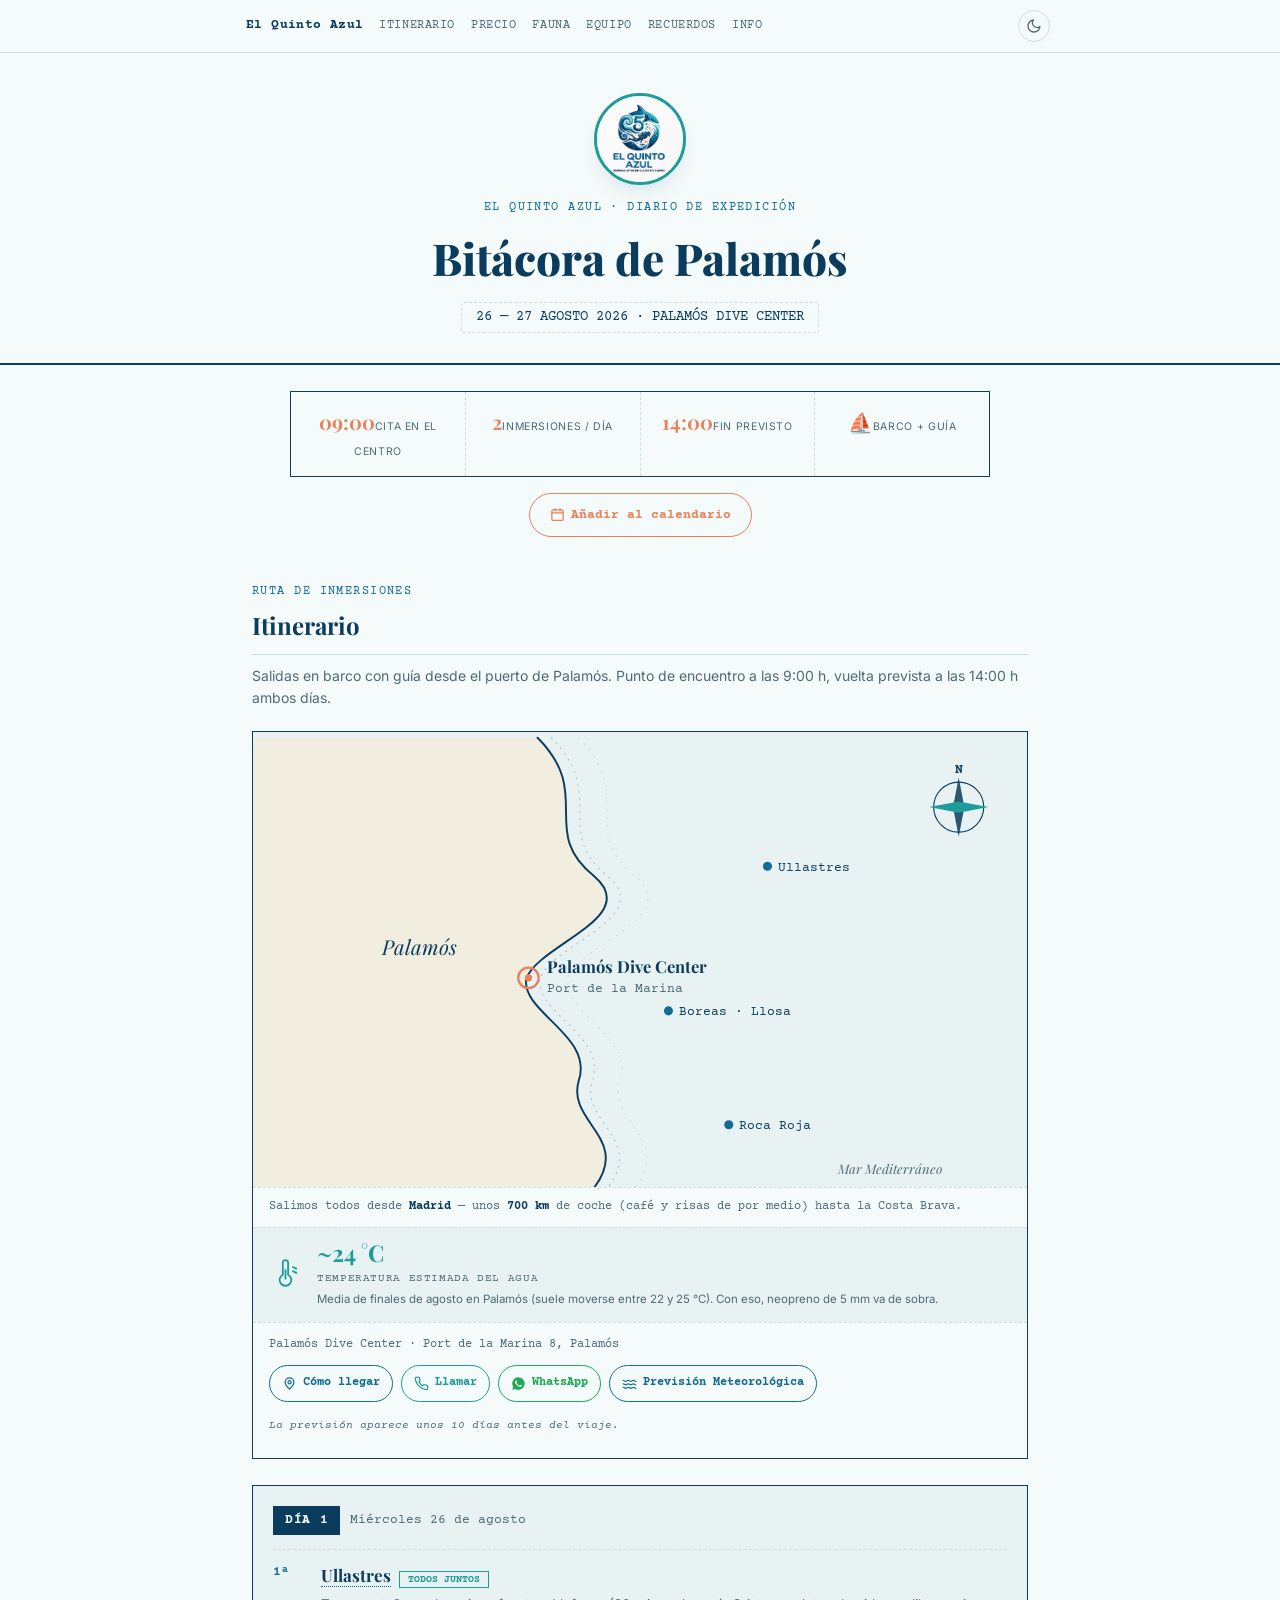
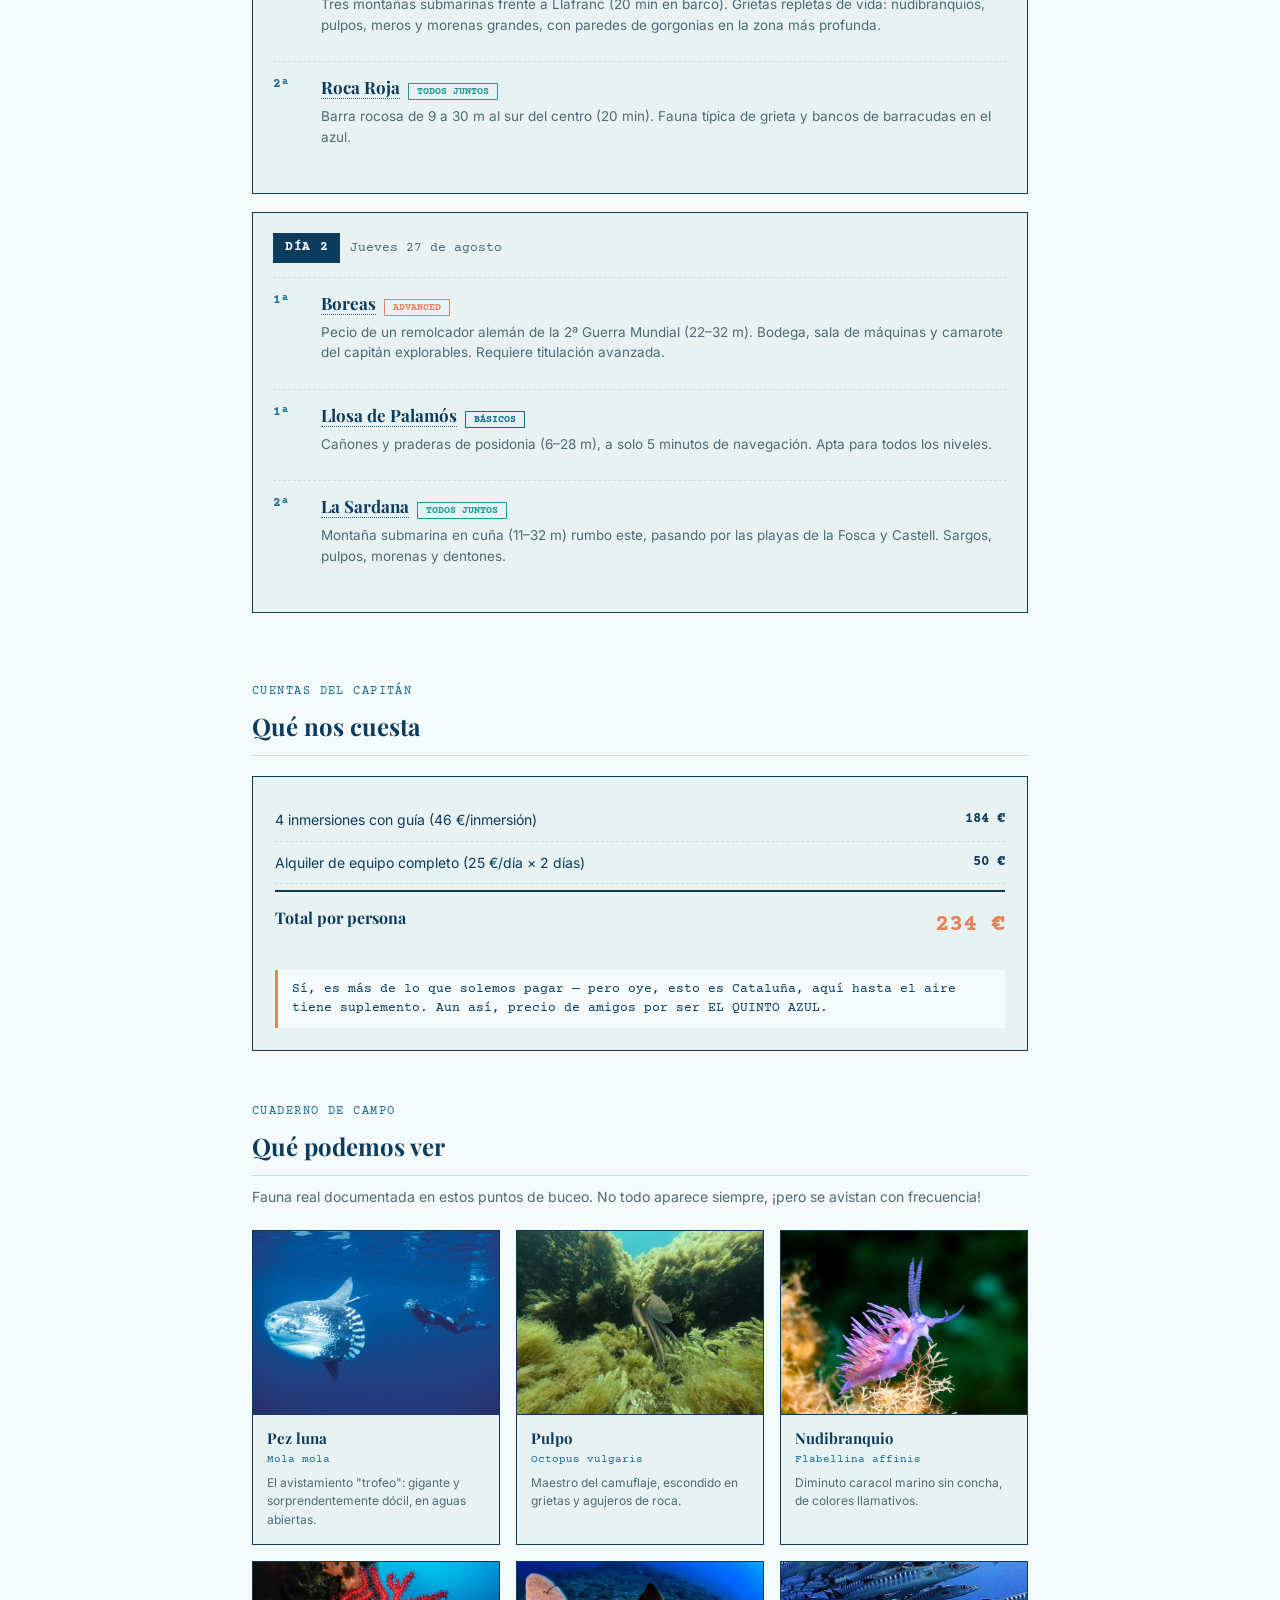
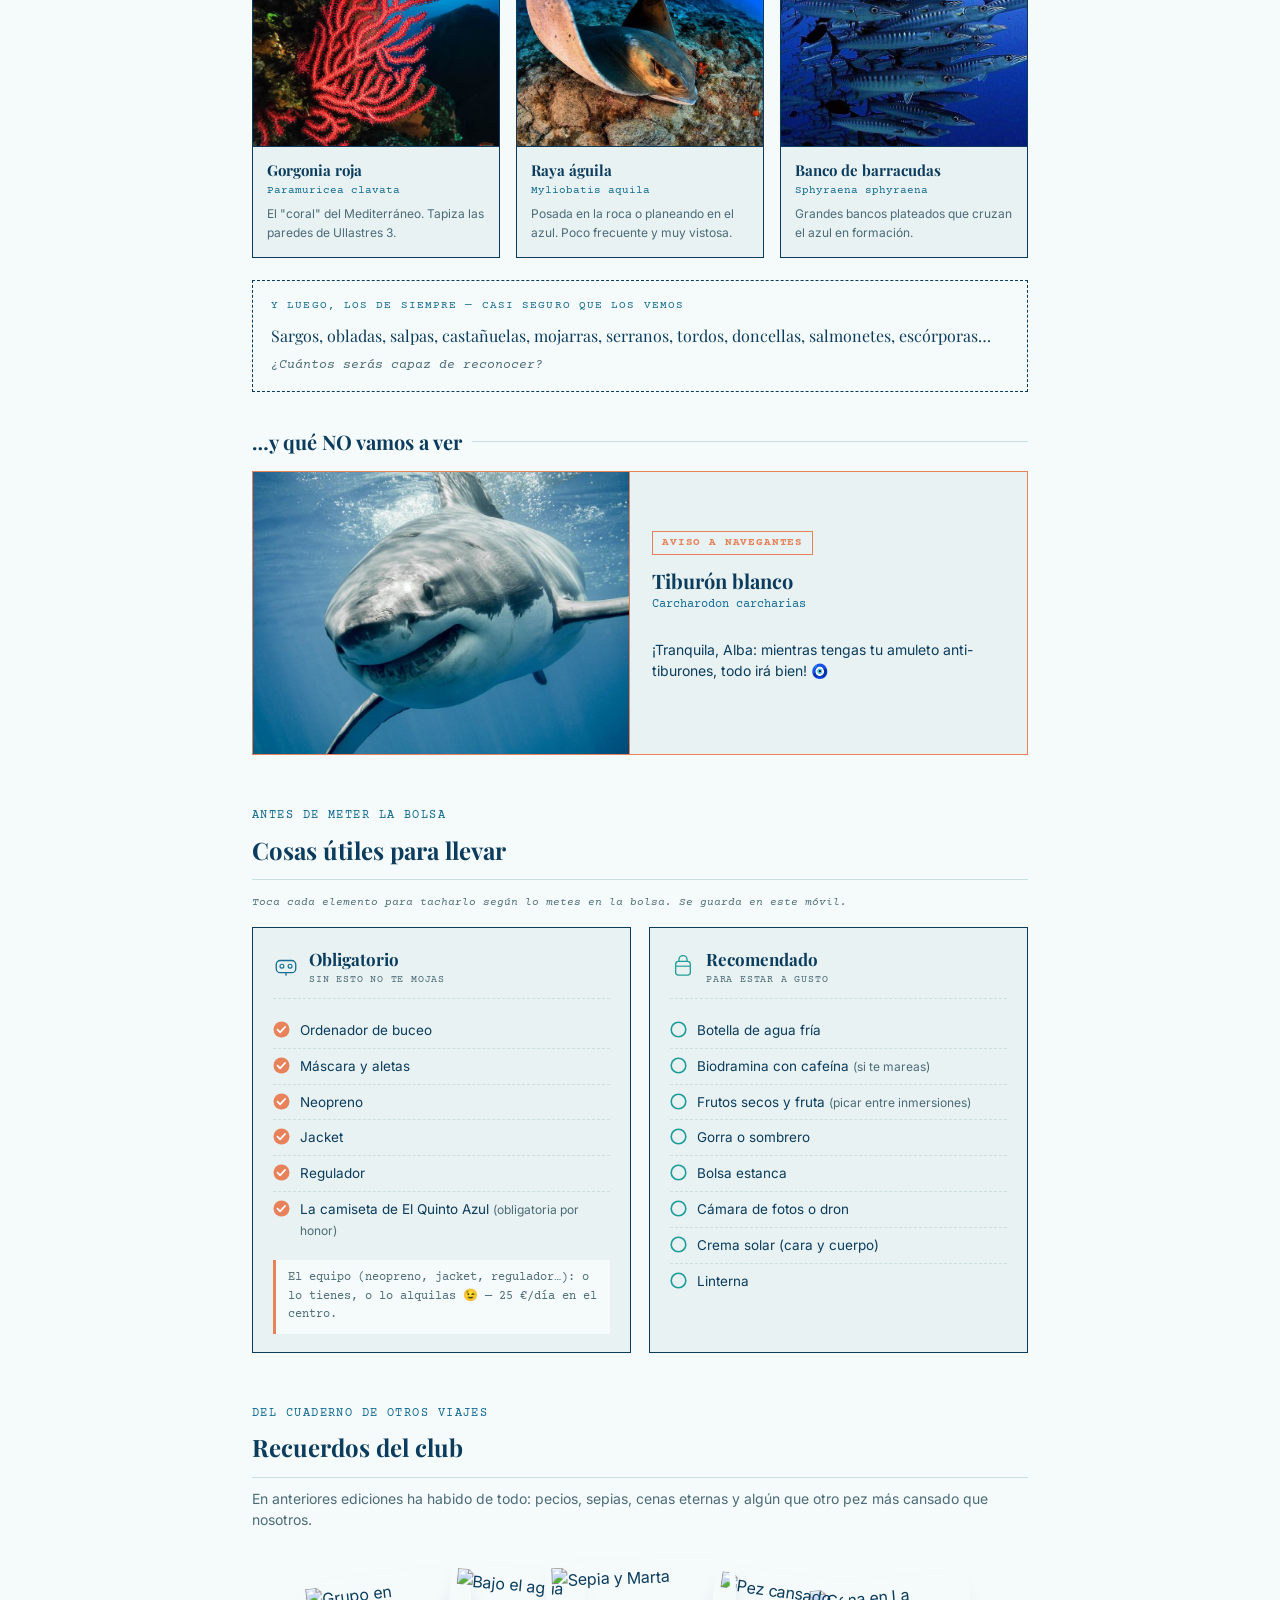
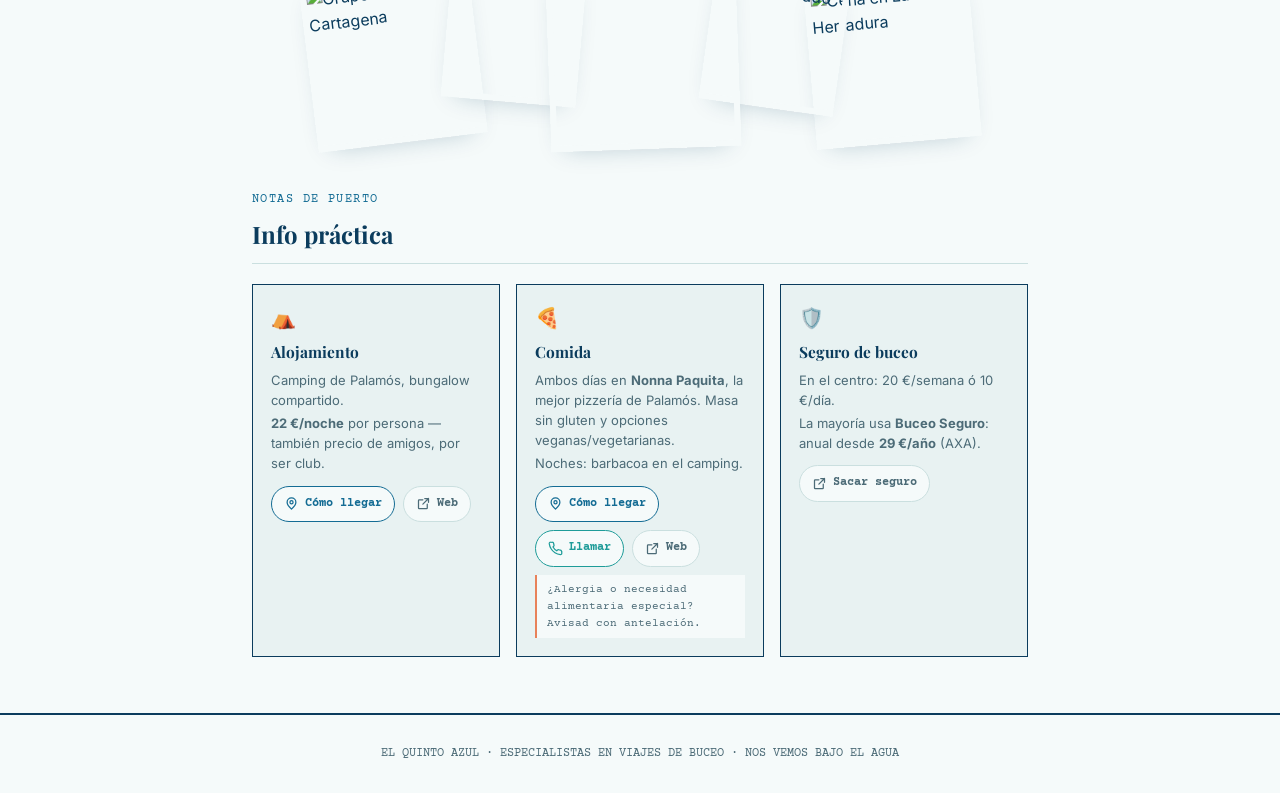
==== commit ac95093c: "Add files via upload" ====
--- a/viajes/2026-08-palamos/index.html
+++ b/viajes/2026-08-palamos/index.html
@@ -117,17 +117,17 @@
     <div class="section-head"><div class="eyebrow-mono">Cuaderno de campo</div><h2>Qué podemos ver</h2></div>
     <p class="section-sub">Fauna real documentada en estos puntos de buceo. No todo aparece siempre, ¡pero se avistan con frecuencia!</p>
     <div class="fauna-grid">
-      <div class="fauna-card"><div class="fauna-photo"><img src="data:image/svg+xml;charset=UTF-8,%3Csvg%20xmlns%3D%22http%3A//www.w3.org/2000/svg%22%20width%3D%22600%22%20height%3D%22450%22%20viewBox%3D%220%200%20600%20450%22%3E%0A%3Crect%20width%3D%22600%22%20height%3D%22450%22%20fill%3D%22%231E9C99%22/%3E%0A%3Crect%20x%3D%220%22%20y%3D%220%22%20width%3D%22600%22%20height%3D%22450%22%20fill%3D%22%230B3C5D%22%20opacity%3D%220.15%22/%3E%0A%3Cg%20transform%3D%22translate%28300.0%2C207.0%29%22%20fill%3D%22none%22%20stroke%3D%22%23F5FAFA%22%20stroke-width%3D%224%22%20opacity%3D%220.85%22%3E%0A%3Crect%20x%3D%22-46%22%20y%3D%22-34%22%20width%3D%2292%22%20height%3D%2268%22%20rx%3D%228%22/%3E%0A%3Ccircle%20cx%3D%22-18%22%20cy%3D%22-10%22%20r%3D%229%22/%3E%0A%3Cpath%20d%3D%22M-46%2020%20L-14%20-6%20L10%2014%20L30%20-2%20L46%2014%22%20stroke-linecap%3D%22round%22%20stroke-linejoin%3D%22round%22/%3E%0A%3C/g%3E%0A%3Ctext%20x%3D%22300.0%22%20y%3D%22277.0%22%20font-family%3D%22Courier%20New%2C%20monospace%22%20font-size%3D%2222%22%20fill%3D%22%23F5FAFA%22%20text-anchor%3D%22middle%22%20opacity%3D%220.95%22%3EFOTO%3A%20PEZ%20LUNA%3C/text%3E%0A%3C/svg%3E" alt="Pez luna"></div>
+      <div class="fauna-card"><div class="fauna-photo"><img src="fotos/fauna-pez-luna.jpg" alt="Pez luna"></div>
         <div class="fauna-info"><div class="nombre">Pez luna</div><div class="latin">Mola mola</div><div class="dato">El avistamiento "trofeo": gigante y sorprendentemente dócil, en aguas abiertas.</div></div></div>
-      <div class="fauna-card"><div class="fauna-photo"><img src="data:image/svg+xml;charset=UTF-8,%3Csvg%20xmlns%3D%22http%3A//www.w3.org/2000/svg%22%20width%3D%22600%22%20height%3D%22450%22%20viewBox%3D%220%200%20600%20450%22%3E%0A%3Crect%20width%3D%22600%22%20height%3D%22450%22%20fill%3D%22%231E9C99%22/%3E%0A%3Crect%20x%3D%220%22%20y%3D%220%22%20width%3D%22600%22%20height%3D%22450%22%20fill%3D%22%230B3C5D%22%20opacity%3D%220.15%22/%3E%0A%3Cg%20transform%3D%22translate%28300.0%2C207.0%29%22%20fill%3D%22none%22%20stroke%3D%22%23F5FAFA%22%20stroke-width%3D%224%22%20opacity%3D%220.85%22%3E%0A%3Crect%20x%3D%22-46%22%20y%3D%22-34%22%20width%3D%2292%22%20height%3D%2268%22%20rx%3D%228%22/%3E%0A%3Ccircle%20cx%3D%22-18%22%20cy%3D%22-10%22%20r%3D%229%22/%3E%0A%3Cpath%20d%3D%22M-46%2020%20L-14%20-6%20L10%2014%20L30%20-2%20L46%2014%22%20stroke-linecap%3D%22round%22%20stroke-linejoin%3D%22round%22/%3E%0A%3C/g%3E%0A%3Ctext%20x%3D%22300.0%22%20y%3D%22277.0%22%20font-family%3D%22Courier%20New%2C%20monospace%22%20font-size%3D%2222%22%20fill%3D%22%23F5FAFA%22%20text-anchor%3D%22middle%22%20opacity%3D%220.95%22%3EFOTO%3A%20PULPO%3C/text%3E%0A%3C/svg%3E" alt="Pulpo"></div>
+      <div class="fauna-card"><div class="fauna-photo"><img src="fotos/fauna-pulpo.jpg" alt="Pulpo"></div>
         <div class="fauna-info"><div class="nombre">Pulpo</div><div class="latin">Octopus vulgaris</div><div class="dato">Maestro del camuflaje, escondido en grietas y agujeros de roca.</div></div></div>
-      <div class="fauna-card"><div class="fauna-photo"><img src="data:image/svg+xml;charset=UTF-8,%3Csvg%20xmlns%3D%22http%3A//www.w3.org/2000/svg%22%20width%3D%22600%22%20height%3D%22450%22%20viewBox%3D%220%200%20600%20450%22%3E%0A%3Crect%20width%3D%22600%22%20height%3D%22450%22%20fill%3D%22%231E9C99%22/%3E%0A%3Crect%20x%3D%220%22%20y%3D%220%22%20width%3D%22600%22%20height%3D%22450%22%20fill%3D%22%230B3C5D%22%20opacity%3D%220.15%22/%3E%0A%3Cg%20transform%3D%22translate%28300.0%2C207.0%29%22%20fill%3D%22none%22%20stroke%3D%22%23F5FAFA%22%20stroke-width%3D%224%22%20opacity%3D%220.85%22%3E%0A%3Crect%20x%3D%22-46%22%20y%3D%22-34%22%20width%3D%2292%22%20height%3D%2268%22%20rx%3D%228%22/%3E%0A%3Ccircle%20cx%3D%22-18%22%20cy%3D%22-10%22%20r%3D%229%22/%3E%0A%3Cpath%20d%3D%22M-46%2020%20L-14%20-6%20L10%2014%20L30%20-2%20L46%2014%22%20stroke-linecap%3D%22round%22%20stroke-linejoin%3D%22round%22/%3E%0A%3C/g%3E%0A%3Ctext%20x%3D%22300.0%22%20y%3D%22277.0%22%20font-family%3D%22Courier%20New%2C%20monospace%22%20font-size%3D%2222%22%20fill%3D%22%23F5FAFA%22%20text-anchor%3D%22middle%22%20opacity%3D%220.95%22%3EFOTO%3A%20NUDIBRANQUIO%3C/text%3E%0A%3C/svg%3E" alt="Nudibranquio"></div>
+      <div class="fauna-card"><div class="fauna-photo"><img src="fotos/fauna-nudibranquio.jpg" alt="Nudibranquio"></div>
         <div class="fauna-info"><div class="nombre">Nudibranquio</div><div class="latin">Flabellina affinis</div><div class="dato">Diminuto caracol marino sin concha, de colores llamativos.</div></div></div>
-      <div class="fauna-card"><div class="fauna-photo"><img src="data:image/svg+xml;charset=UTF-8,%3Csvg%20xmlns%3D%22http%3A//www.w3.org/2000/svg%22%20width%3D%22600%22%20height%3D%22450%22%20viewBox%3D%220%200%20600%20450%22%3E%0A%3Crect%20width%3D%22600%22%20height%3D%22450%22%20fill%3D%22%231E9C99%22/%3E%0A%3Crect%20x%3D%220%22%20y%3D%220%22%20width%3D%22600%22%20height%3D%22450%22%20fill%3D%22%230B3C5D%22%20opacity%3D%220.15%22/%3E%0A%3Cg%20transform%3D%22translate%28300.0%2C207.0%29%22%20fill%3D%22none%22%20stroke%3D%22%23F5FAFA%22%20stroke-width%3D%224%22%20opacity%3D%220.85%22%3E%0A%3Crect%20x%3D%22-46%22%20y%3D%22-34%22%20width%3D%2292%22%20height%3D%2268%22%20rx%3D%228%22/%3E%0A%3Ccircle%20cx%3D%22-18%22%20cy%3D%22-10%22%20r%3D%229%22/%3E%0A%3Cpath%20d%3D%22M-46%2020%20L-14%20-6%20L10%2014%20L30%20-2%20L46%2014%22%20stroke-linecap%3D%22round%22%20stroke-linejoin%3D%22round%22/%3E%0A%3C/g%3E%0A%3Ctext%20x%3D%22300.0%22%20y%3D%22277.0%22%20font-family%3D%22Courier%20New%2C%20monospace%22%20font-size%3D%2222%22%20fill%3D%22%23F5FAFA%22%20text-anchor%3D%22middle%22%20opacity%3D%220.95%22%3EFOTO%3A%20GORGONIA%20ROJA%3C/text%3E%0A%3C/svg%3E" alt="Gorgonia roja"></div>
+      <div class="fauna-card"><div class="fauna-photo"><img src="fotos/fauna-gorgonia.jpg" alt="Gorgonia roja"></div>
         <div class="fauna-info"><div class="nombre">Gorgonia roja</div><div class="latin">Paramuricea clavata</div><div class="dato">El "coral" del Mediterráneo. Tapiza las paredes de Ullastres 3.</div></div></div>
-      <div class="fauna-card"><div class="fauna-photo"><img src="data:image/svg+xml;charset=UTF-8,%3Csvg%20xmlns%3D%22http%3A//www.w3.org/2000/svg%22%20width%3D%22600%22%20height%3D%22450%22%20viewBox%3D%220%200%20600%20450%22%3E%0A%3Crect%20width%3D%22600%22%20height%3D%22450%22%20fill%3D%22%231E9C99%22/%3E%0A%3Crect%20x%3D%220%22%20y%3D%220%22%20width%3D%22600%22%20height%3D%22450%22%20fill%3D%22%230B3C5D%22%20opacity%3D%220.15%22/%3E%0A%3Cg%20transform%3D%22translate%28300.0%2C207.0%29%22%20fill%3D%22none%22%20stroke%3D%22%23F5FAFA%22%20stroke-width%3D%224%22%20opacity%3D%220.85%22%3E%0A%3Crect%20x%3D%22-46%22%20y%3D%22-34%22%20width%3D%2292%22%20height%3D%2268%22%20rx%3D%228%22/%3E%0A%3Ccircle%20cx%3D%22-18%22%20cy%3D%22-10%22%20r%3D%229%22/%3E%0A%3Cpath%20d%3D%22M-46%2020%20L-14%20-6%20L10%2014%20L30%20-2%20L46%2014%22%20stroke-linecap%3D%22round%22%20stroke-linejoin%3D%22round%22/%3E%0A%3C/g%3E%0A%3Ctext%20x%3D%22300.0%22%20y%3D%22277.0%22%20font-family%3D%22Courier%20New%2C%20monospace%22%20font-size%3D%2222%22%20fill%3D%22%23F5FAFA%22%20text-anchor%3D%22middle%22%20opacity%3D%220.95%22%3EFOTO%3A%20RAYA%20%C3%81GUILA%3C/text%3E%0A%3C/svg%3E" alt="Raya águila"></div>
+      <div class="fauna-card"><div class="fauna-photo"><img src="fotos/fauna-raya-aguila.jpg" alt="Raya águila"></div>
         <div class="fauna-info"><div class="nombre">Raya águila</div><div class="latin">Myliobatis aquila</div><div class="dato">Posada en la roca o planeando en el azul. Poco frecuente y muy vistosa.</div></div></div>
-      <div class="fauna-card"><div class="fauna-photo"><img src="data:image/svg+xml;charset=UTF-8,%3Csvg%20xmlns%3D%22http%3A//www.w3.org/2000/svg%22%20width%3D%22600%22%20height%3D%22450%22%20viewBox%3D%220%200%20600%20450%22%3E%0A%3Crect%20width%3D%22600%22%20height%3D%22450%22%20fill%3D%22%231E9C99%22/%3E%0A%3Crect%20x%3D%220%22%20y%3D%220%22%20width%3D%22600%22%20height%3D%22450%22%20fill%3D%22%230B3C5D%22%20opacity%3D%220.15%22/%3E%0A%3Cg%20transform%3D%22translate%28300.0%2C207.0%29%22%20fill%3D%22none%22%20stroke%3D%22%23F5FAFA%22%20stroke-width%3D%224%22%20opacity%3D%220.85%22%3E%0A%3Crect%20x%3D%22-46%22%20y%3D%22-34%22%20width%3D%2292%22%20height%3D%2268%22%20rx%3D%228%22/%3E%0A%3Ccircle%20cx%3D%22-18%22%20cy%3D%22-10%22%20r%3D%229%22/%3E%0A%3Cpath%20d%3D%22M-46%2020%20L-14%20-6%20L10%2014%20L30%20-2%20L46%2014%22%20stroke-linecap%3D%22round%22%20stroke-linejoin%3D%22round%22/%3E%0A%3C/g%3E%0A%3Ctext%20x%3D%22300.0%22%20y%3D%22277.0%22%20font-family%3D%22Courier%20New%2C%20monospace%22%20font-size%3D%2222%22%20fill%3D%22%23F5FAFA%22%20text-anchor%3D%22middle%22%20opacity%3D%220.95%22%3EFOTO%3A%20BANCO%20DE%20BARRACUDAS%3C/text%3E%0A%3C/svg%3E" alt="Banco de barracudas"></div>
+      <div class="fauna-card"><div class="fauna-photo"><img src="fotos/fauna-barracudas.jpg" alt="Banco de barracudas"></div>
         <div class="fauna-info"><div class="nombre">Banco de barracudas</div><div class="latin">Sphyraena sphyraena</div><div class="dato">Grandes bancos plateados que cruzan el azul en formación.</div></div></div>
     </div>
 
@@ -139,7 +139,7 @@
 
     <div class="no-head"><span class="t">…y qué NO vamos a ver</span><span class="line"></span></div>
     <div class="shark-card">
-      <div class="ph"><img src="data:image/svg+xml;charset=UTF-8,%3Csvg%20xmlns%3D%22http%3A//www.w3.org/2000/svg%22%20width%3D%22600%22%20height%3D%22450%22%20viewBox%3D%220%200%20600%20450%22%3E%0A%3Crect%20width%3D%22600%22%20height%3D%22450%22%20fill%3D%22%231E9C99%22/%3E%0A%3Crect%20x%3D%220%22%20y%3D%220%22%20width%3D%22600%22%20height%3D%22450%22%20fill%3D%22%230B3C5D%22%20opacity%3D%220.15%22/%3E%0A%3Cg%20transform%3D%22translate%28300.0%2C207.0%29%22%20fill%3D%22none%22%20stroke%3D%22%23F5FAFA%22%20stroke-width%3D%224%22%20opacity%3D%220.85%22%3E%0A%3Crect%20x%3D%22-46%22%20y%3D%22-34%22%20width%3D%2292%22%20height%3D%2268%22%20rx%3D%228%22/%3E%0A%3Ccircle%20cx%3D%22-18%22%20cy%3D%22-10%22%20r%3D%229%22/%3E%0A%3Cpath%20d%3D%22M-46%2020%20L-14%20-6%20L10%2014%20L30%20-2%20L46%2014%22%20stroke-linecap%3D%22round%22%20stroke-linejoin%3D%22round%22/%3E%0A%3C/g%3E%0A%3Ctext%20x%3D%22300.0%22%20y%3D%22277.0%22%20font-family%3D%22Courier%20New%2C%20monospace%22%20font-size%3D%2222%22%20fill%3D%22%23F5FAFA%22%20text-anchor%3D%22middle%22%20opacity%3D%220.95%22%3EFOTO%3A%20TIBUR%C3%93N%20BLANCO%3C/text%3E%0A%3C/svg%3E" alt="Tiburón blanco"></div>
+      <div class="ph"><img src="fotos/fauna-tiburon.jpg" alt="Tiburón blanco"></div>
       <div class="info">
         <span class="no-badge">Aviso a navegantes</span>
         <div class="nombre">Tiburón blanco</div>
@@ -194,11 +194,11 @@
     <div class="section-head"><div class="eyebrow-mono">Del cuaderno de otros viajes</div><h2>Recuerdos del club</h2></div>
     <p class="section-sub">En anteriores ediciones ha habido de todo: pecios, sepias, cenas eternas y algún que otro pez más cansado que nosotros.</p>
     <div class="collage-pile">
-      <div class="photo"><img src="data:image/svg+xml;charset=UTF-8,%3Csvg%20xmlns%3D%22http%3A//www.w3.org/2000/svg%22%20width%3D%22600%22%20height%3D%22450%22%20viewBox%3D%220%200%20600%20450%22%3E%0A%3Crect%20width%3D%22600%22%20height%3D%22450%22%20fill%3D%22%231E9C99%22/%3E%0A%3Crect%20x%3D%220%22%20y%3D%220%22%20width%3D%22600%22%20height%3D%22450%22%20fill%3D%22%230B3C5D%22%20opacity%3D%220.15%22/%3E%0A%3Cg%20transform%3D%22translate%28300.0%2C207.0%29%22%20fill%3D%22none%22%20stroke%3D%22%23F5FAFA%22%20stroke-width%3D%224%22%20opacity%3D%220.85%22%3E%0A%3Crect%20x%3D%22-46%22%20y%3D%22-34%22%20width%3D%2292%22%20height%3D%2268%22%20rx%3D%228%22/%3E%0A%3Ccircle%20cx%3D%22-18%22%20cy%3D%22-10%22%20r%3D%229%22/%3E%0A%3Cpath%20d%3D%22M-46%2020%20L-14%20-6%20L10%2014%20L30%20-2%20L46%2014%22%20stroke-linecap%3D%22round%22%20stroke-linejoin%3D%22round%22/%3E%0A%3C/g%3E%0A%3Ctext%20x%3D%22300.0%22%20y%3D%22277.0%22%20font-family%3D%22Courier%20New%2C%20monospace%22%20font-size%3D%2222%22%20fill%3D%22%23F5FAFA%22%20text-anchor%3D%22middle%22%20opacity%3D%220.95%22%3EFOTO%3A%20GRUPO%20EN%20CARTAGENA%3C/text%3E%0A%3C/svg%3E" alt="Grupo en Cartagena" data-full="data:image/svg+xml;charset=UTF-8,%3Csvg%20xmlns%3D%22http%3A//www.w3.org/2000/svg%22%20width%3D%22900%22%20height%3D%22700%22%20viewBox%3D%220%200%20900%20700%22%3E%0A%3Crect%20width%3D%22900%22%20height%3D%22700%22%20fill%3D%22%231E9C99%22/%3E%0A%3Crect%20x%3D%220%22%20y%3D%220%22%20width%3D%22900%22%20height%3D%22700%22%20fill%3D%22%230B3C5D%22%20opacity%3D%220.15%22/%3E%0A%3Cg%20transform%3D%22translate%28450.0%2C332.0%29%22%20fill%3D%22none%22%20stroke%3D%22%23F5FAFA%22%20stroke-width%3D%224%22%20opacity%3D%220.85%22%3E%0A%3Crect%20x%3D%22-46%22%20y%3D%22-34%22%20width%3D%2292%22%20height%3D%2268%22%20rx%3D%228%22/%3E%0A%3Ccircle%20cx%3D%22-18%22%20cy%3D%22-10%22%20r%3D%229%22/%3E%0A%3Cpath%20d%3D%22M-46%2020%20L-14%20-6%20L10%2014%20L30%20-2%20L46%2014%22%20stroke-linecap%3D%22round%22%20stroke-linejoin%3D%22round%22/%3E%0A%3C/g%3E%0A%3Ctext%20x%3D%22450.0%22%20y%3D%22402.0%22%20font-family%3D%22Courier%20New%2C%20monospace%22%20font-size%3D%2222%22%20fill%3D%22%23F5FAFA%22%20text-anchor%3D%22middle%22%20opacity%3D%220.95%22%3EFOTO%20COMPLETA%3A%20GRUPO%20EN%20CARTAGENA%3C/text%3E%0A%3C/svg%3E"></div>
-      <div class="photo"><img src="data:image/svg+xml;charset=UTF-8,%3Csvg%20xmlns%3D%22http%3A//www.w3.org/2000/svg%22%20width%3D%22600%22%20height%3D%22450%22%20viewBox%3D%220%200%20600%20450%22%3E%0A%3Crect%20width%3D%22600%22%20height%3D%22450%22%20fill%3D%22%231E9C99%22/%3E%0A%3Crect%20x%3D%220%22%20y%3D%220%22%20width%3D%22600%22%20height%3D%22450%22%20fill%3D%22%230B3C5D%22%20opacity%3D%220.15%22/%3E%0A%3Cg%20transform%3D%22translate%28300.0%2C207.0%29%22%20fill%3D%22none%22%20stroke%3D%22%23F5FAFA%22%20stroke-width%3D%224%22%20opacity%3D%220.85%22%3E%0A%3Crect%20x%3D%22-46%22%20y%3D%22-34%22%20width%3D%2292%22%20height%3D%2268%22%20rx%3D%228%22/%3E%0A%3Ccircle%20cx%3D%22-18%22%20cy%3D%22-10%22%20r%3D%229%22/%3E%0A%3Cpath%20d%3D%22M-46%2020%20L-14%20-6%20L10%2014%20L30%20-2%20L46%2014%22%20stroke-linecap%3D%22round%22%20stroke-linejoin%3D%22round%22/%3E%0A%3C/g%3E%0A%3Ctext%20x%3D%22300.0%22%20y%3D%22277.0%22%20font-family%3D%22Courier%20New%2C%20monospace%22%20font-size%3D%2222%22%20fill%3D%22%23F5FAFA%22%20text-anchor%3D%22middle%22%20opacity%3D%220.95%22%3EFOTO%3A%20BAJO%20EL%20AGUA%3C/text%3E%0A%3C/svg%3E" alt="Bajo el agua" data-full="data:image/svg+xml;charset=UTF-8,%3Csvg%20xmlns%3D%22http%3A//www.w3.org/2000/svg%22%20width%3D%22900%22%20height%3D%22700%22%20viewBox%3D%220%200%20900%20700%22%3E%0A%3Crect%20width%3D%22900%22%20height%3D%22700%22%20fill%3D%22%231E9C99%22/%3E%0A%3Crect%20x%3D%220%22%20y%3D%220%22%20width%3D%22900%22%20height%3D%22700%22%20fill%3D%22%230B3C5D%22%20opacity%3D%220.15%22/%3E%0A%3Cg%20transform%3D%22translate%28450.0%2C332.0%29%22%20fill%3D%22none%22%20stroke%3D%22%23F5FAFA%22%20stroke-width%3D%224%22%20opacity%3D%220.85%22%3E%0A%3Crect%20x%3D%22-46%22%20y%3D%22-34%22%20width%3D%2292%22%20height%3D%2268%22%20rx%3D%228%22/%3E%0A%3Ccircle%20cx%3D%22-18%22%20cy%3D%22-10%22%20r%3D%229%22/%3E%0A%3Cpath%20d%3D%22M-46%2020%20L-14%20-6%20L10%2014%20L30%20-2%20L46%2014%22%20stroke-linecap%3D%22round%22%20stroke-linejoin%3D%22round%22/%3E%0A%3C/g%3E%0A%3Ctext%20x%3D%22450.0%22%20y%3D%22402.0%22%20font-family%3D%22Courier%20New%2C%20monospace%22%20font-size%3D%2222%22%20fill%3D%22%23F5FAFA%22%20text-anchor%3D%22middle%22%20opacity%3D%220.95%22%3EFOTO%20COMPLETA%3A%20BAJO%20EL%20AGUA%3C/text%3E%0A%3C/svg%3E"></div>
-      <div class="photo"><img src="data:image/svg+xml;charset=UTF-8,%3Csvg%20xmlns%3D%22http%3A//www.w3.org/2000/svg%22%20width%3D%22600%22%20height%3D%22450%22%20viewBox%3D%220%200%20600%20450%22%3E%0A%3Crect%20width%3D%22600%22%20height%3D%22450%22%20fill%3D%22%231E9C99%22/%3E%0A%3Crect%20x%3D%220%22%20y%3D%220%22%20width%3D%22600%22%20height%3D%22450%22%20fill%3D%22%230B3C5D%22%20opacity%3D%220.15%22/%3E%0A%3Cg%20transform%3D%22translate%28300.0%2C207.0%29%22%20fill%3D%22none%22%20stroke%3D%22%23F5FAFA%22%20stroke-width%3D%224%22%20opacity%3D%220.85%22%3E%0A%3Crect%20x%3D%22-46%22%20y%3D%22-34%22%20width%3D%2292%22%20height%3D%2268%22%20rx%3D%228%22/%3E%0A%3Ccircle%20cx%3D%22-18%22%20cy%3D%22-10%22%20r%3D%229%22/%3E%0A%3Cpath%20d%3D%22M-46%2020%20L-14%20-6%20L10%2014%20L30%20-2%20L46%2014%22%20stroke-linecap%3D%22round%22%20stroke-linejoin%3D%22round%22/%3E%0A%3C/g%3E%0A%3Ctext%20x%3D%22300.0%22%20y%3D%22277.0%22%20font-family%3D%22Courier%20New%2C%20monospace%22%20font-size%3D%2222%22%20fill%3D%22%23F5FAFA%22%20text-anchor%3D%22middle%22%20opacity%3D%220.95%22%3EFOTO%3A%20SEPIA%20Y%20MARTA%3C/text%3E%0A%3C/svg%3E" alt="Sepia y Marta" data-full="data:image/svg+xml;charset=UTF-8,%3Csvg%20xmlns%3D%22http%3A//www.w3.org/2000/svg%22%20width%3D%22900%22%20height%3D%22700%22%20viewBox%3D%220%200%20900%20700%22%3E%0A%3Crect%20width%3D%22900%22%20height%3D%22700%22%20fill%3D%22%231E9C99%22/%3E%0A%3Crect%20x%3D%220%22%20y%3D%220%22%20width%3D%22900%22%20height%3D%22700%22%20fill%3D%22%230B3C5D%22%20opacity%3D%220.15%22/%3E%0A%3Cg%20transform%3D%22translate%28450.0%2C332.0%29%22%20fill%3D%22none%22%20stroke%3D%22%23F5FAFA%22%20stroke-width%3D%224%22%20opacity%3D%220.85%22%3E%0A%3Crect%20x%3D%22-46%22%20y%3D%22-34%22%20width%3D%2292%22%20height%3D%2268%22%20rx%3D%228%22/%3E%0A%3Ccircle%20cx%3D%22-18%22%20cy%3D%22-10%22%20r%3D%229%22/%3E%0A%3Cpath%20d%3D%22M-46%2020%20L-14%20-6%20L10%2014%20L30%20-2%20L46%2014%22%20stroke-linecap%3D%22round%22%20stroke-linejoin%3D%22round%22/%3E%0A%3C/g%3E%0A%3Ctext%20x%3D%22450.0%22%20y%3D%22402.0%22%20font-family%3D%22Courier%20New%2C%20monospace%22%20font-size%3D%2222%22%20fill%3D%22%23F5FAFA%22%20text-anchor%3D%22middle%22%20opacity%3D%220.95%22%3EFOTO%20COMPLETA%3A%20SEPIA%20Y%20MARTA%3C/text%3E%0A%3C/svg%3E"></div>
-      <div class="photo"><img src="data:image/svg+xml;charset=UTF-8,%3Csvg%20xmlns%3D%22http%3A//www.w3.org/2000/svg%22%20width%3D%22600%22%20height%3D%22450%22%20viewBox%3D%220%200%20600%20450%22%3E%0A%3Crect%20width%3D%22600%22%20height%3D%22450%22%20fill%3D%22%231E9C99%22/%3E%0A%3Crect%20x%3D%220%22%20y%3D%220%22%20width%3D%22600%22%20height%3D%22450%22%20fill%3D%22%230B3C5D%22%20opacity%3D%220.15%22/%3E%0A%3Cg%20transform%3D%22translate%28300.0%2C207.0%29%22%20fill%3D%22none%22%20stroke%3D%22%23F5FAFA%22%20stroke-width%3D%224%22%20opacity%3D%220.85%22%3E%0A%3Crect%20x%3D%22-46%22%20y%3D%22-34%22%20width%3D%2292%22%20height%3D%2268%22%20rx%3D%228%22/%3E%0A%3Ccircle%20cx%3D%22-18%22%20cy%3D%22-10%22%20r%3D%229%22/%3E%0A%3Cpath%20d%3D%22M-46%2020%20L-14%20-6%20L10%2014%20L30%20-2%20L46%2014%22%20stroke-linecap%3D%22round%22%20stroke-linejoin%3D%22round%22/%3E%0A%3C/g%3E%0A%3Ctext%20x%3D%22300.0%22%20y%3D%22277.0%22%20font-family%3D%22Courier%20New%2C%20monospace%22%20font-size%3D%2222%22%20fill%3D%22%23F5FAFA%22%20text-anchor%3D%22middle%22%20opacity%3D%220.95%22%3EFOTO%3A%20PEZ%20CANSADO%3C/text%3E%0A%3C/svg%3E" alt="Pez cansado" data-full="data:image/svg+xml;charset=UTF-8,%3Csvg%20xmlns%3D%22http%3A//www.w3.org/2000/svg%22%20width%3D%22900%22%20height%3D%22700%22%20viewBox%3D%220%200%20900%20700%22%3E%0A%3Crect%20width%3D%22900%22%20height%3D%22700%22%20fill%3D%22%231E9C99%22/%3E%0A%3Crect%20x%3D%220%22%20y%3D%220%22%20width%3D%22900%22%20height%3D%22700%22%20fill%3D%22%230B3C5D%22%20opacity%3D%220.15%22/%3E%0A%3Cg%20transform%3D%22translate%28450.0%2C332.0%29%22%20fill%3D%22none%22%20stroke%3D%22%23F5FAFA%22%20stroke-width%3D%224%22%20opacity%3D%220.85%22%3E%0A%3Crect%20x%3D%22-46%22%20y%3D%22-34%22%20width%3D%2292%22%20height%3D%2268%22%20rx%3D%228%22/%3E%0A%3Ccircle%20cx%3D%22-18%22%20cy%3D%22-10%22%20r%3D%229%22/%3E%0A%3Cpath%20d%3D%22M-46%2020%20L-14%20-6%20L10%2014%20L30%20-2%20L46%2014%22%20stroke-linecap%3D%22round%22%20stroke-linejoin%3D%22round%22/%3E%0A%3C/g%3E%0A%3Ctext%20x%3D%22450.0%22%20y%3D%22402.0%22%20font-family%3D%22Courier%20New%2C%20monospace%22%20font-size%3D%2222%22%20fill%3D%22%23F5FAFA%22%20text-anchor%3D%22middle%22%20opacity%3D%220.95%22%3EFOTO%20COMPLETA%3A%20PEZ%20CANSADO%3C/text%3E%0A%3C/svg%3E"></div>
-      <div class="photo"><img src="data:image/svg+xml;charset=UTF-8,%3Csvg%20xmlns%3D%22http%3A//www.w3.org/2000/svg%22%20width%3D%22600%22%20height%3D%22450%22%20viewBox%3D%220%200%20600%20450%22%3E%0A%3Crect%20width%3D%22600%22%20height%3D%22450%22%20fill%3D%22%231E9C99%22/%3E%0A%3Crect%20x%3D%220%22%20y%3D%220%22%20width%3D%22600%22%20height%3D%22450%22%20fill%3D%22%230B3C5D%22%20opacity%3D%220.15%22/%3E%0A%3Cg%20transform%3D%22translate%28300.0%2C207.0%29%22%20fill%3D%22none%22%20stroke%3D%22%23F5FAFA%22%20stroke-width%3D%224%22%20opacity%3D%220.85%22%3E%0A%3Crect%20x%3D%22-46%22%20y%3D%22-34%22%20width%3D%2292%22%20height%3D%2268%22%20rx%3D%228%22/%3E%0A%3Ccircle%20cx%3D%22-18%22%20cy%3D%22-10%22%20r%3D%229%22/%3E%0A%3Cpath%20d%3D%22M-46%2020%20L-14%20-6%20L10%2014%20L30%20-2%20L46%2014%22%20stroke-linecap%3D%22round%22%20stroke-linejoin%3D%22round%22/%3E%0A%3C/g%3E%0A%3Ctext%20x%3D%22300.0%22%20y%3D%22277.0%22%20font-family%3D%22Courier%20New%2C%20monospace%22%20font-size%3D%2222%22%20fill%3D%22%23F5FAFA%22%20text-anchor%3D%22middle%22%20opacity%3D%220.95%22%3EFOTO%3A%20CENA%20EN%20LA%20HERRADURA%3C/text%3E%0A%3C/svg%3E" alt="Cena en La Herradura" data-full="data:image/svg+xml;charset=UTF-8,%3Csvg%20xmlns%3D%22http%3A//www.w3.org/2000/svg%22%20width%3D%22900%22%20height%3D%22700%22%20viewBox%3D%220%200%20900%20700%22%3E%0A%3Crect%20width%3D%22900%22%20height%3D%22700%22%20fill%3D%22%231E9C99%22/%3E%0A%3Crect%20x%3D%220%22%20y%3D%220%22%20width%3D%22900%22%20height%3D%22700%22%20fill%3D%22%230B3C5D%22%20opacity%3D%220.15%22/%3E%0A%3Cg%20transform%3D%22translate%28450.0%2C332.0%29%22%20fill%3D%22none%22%20stroke%3D%22%23F5FAFA%22%20stroke-width%3D%224%22%20opacity%3D%220.85%22%3E%0A%3Crect%20x%3D%22-46%22%20y%3D%22-34%22%20width%3D%2292%22%20height%3D%2268%22%20rx%3D%228%22/%3E%0A%3Ccircle%20cx%3D%22-18%22%20cy%3D%22-10%22%20r%3D%229%22/%3E%0A%3Cpath%20d%3D%22M-46%2020%20L-14%20-6%20L10%2014%20L30%20-2%20L46%2014%22%20stroke-linecap%3D%22round%22%20stroke-linejoin%3D%22round%22/%3E%0A%3C/g%3E%0A%3Ctext%20x%3D%22450.0%22%20y%3D%22402.0%22%20font-family%3D%22Courier%20New%2C%20monospace%22%20font-size%3D%2222%22%20fill%3D%22%23F5FAFA%22%20text-anchor%3D%22middle%22%20opacity%3D%220.95%22%3EFOTO%20COMPLETA%3A%20CENA%20EN%20LA%20HERRADURA%3C/text%3E%0A%3C/svg%3E"></div>
+      <div class="photo"><img src="../../assets/recuerdos/recuerdo-cartagena-grupo.jpg" alt="Grupo en Cartagena" data-full="../../assets/recuerdos/recuerdo-cartagena-grupo-full.jpg"></div>
+      <div class="photo"><img src="../../assets/recuerdos/recuerdo-cartagena-bajoagua.jpg" alt="Bajo el agua" data-full="../../assets/recuerdos/recuerdo-cartagena-bajoagua-full.jpg"></div>
+      <div class="photo"><img src="../../assets/recuerdos/recuerdo-sepia-marta.jpg" alt="Sepia y Marta" data-full="../../assets/recuerdos/recuerdo-sepia-marta-full.jpg"></div>
+      <div class="photo"><img src="../../assets/recuerdos/recuerdo-pez-cansado.jpg" alt="Pez cansado" data-full="../../assets/recuerdos/recuerdo-pez-cansado-full.jpg"></div>
+      <div class="photo"><img src="../../assets/recuerdos/recuerdo-cena-herradura.jpg" alt="Cena en La Herradura" data-full="../../assets/recuerdos/recuerdo-cena-herradura-full.jpg"></div>
     </div>
   </section>
 
